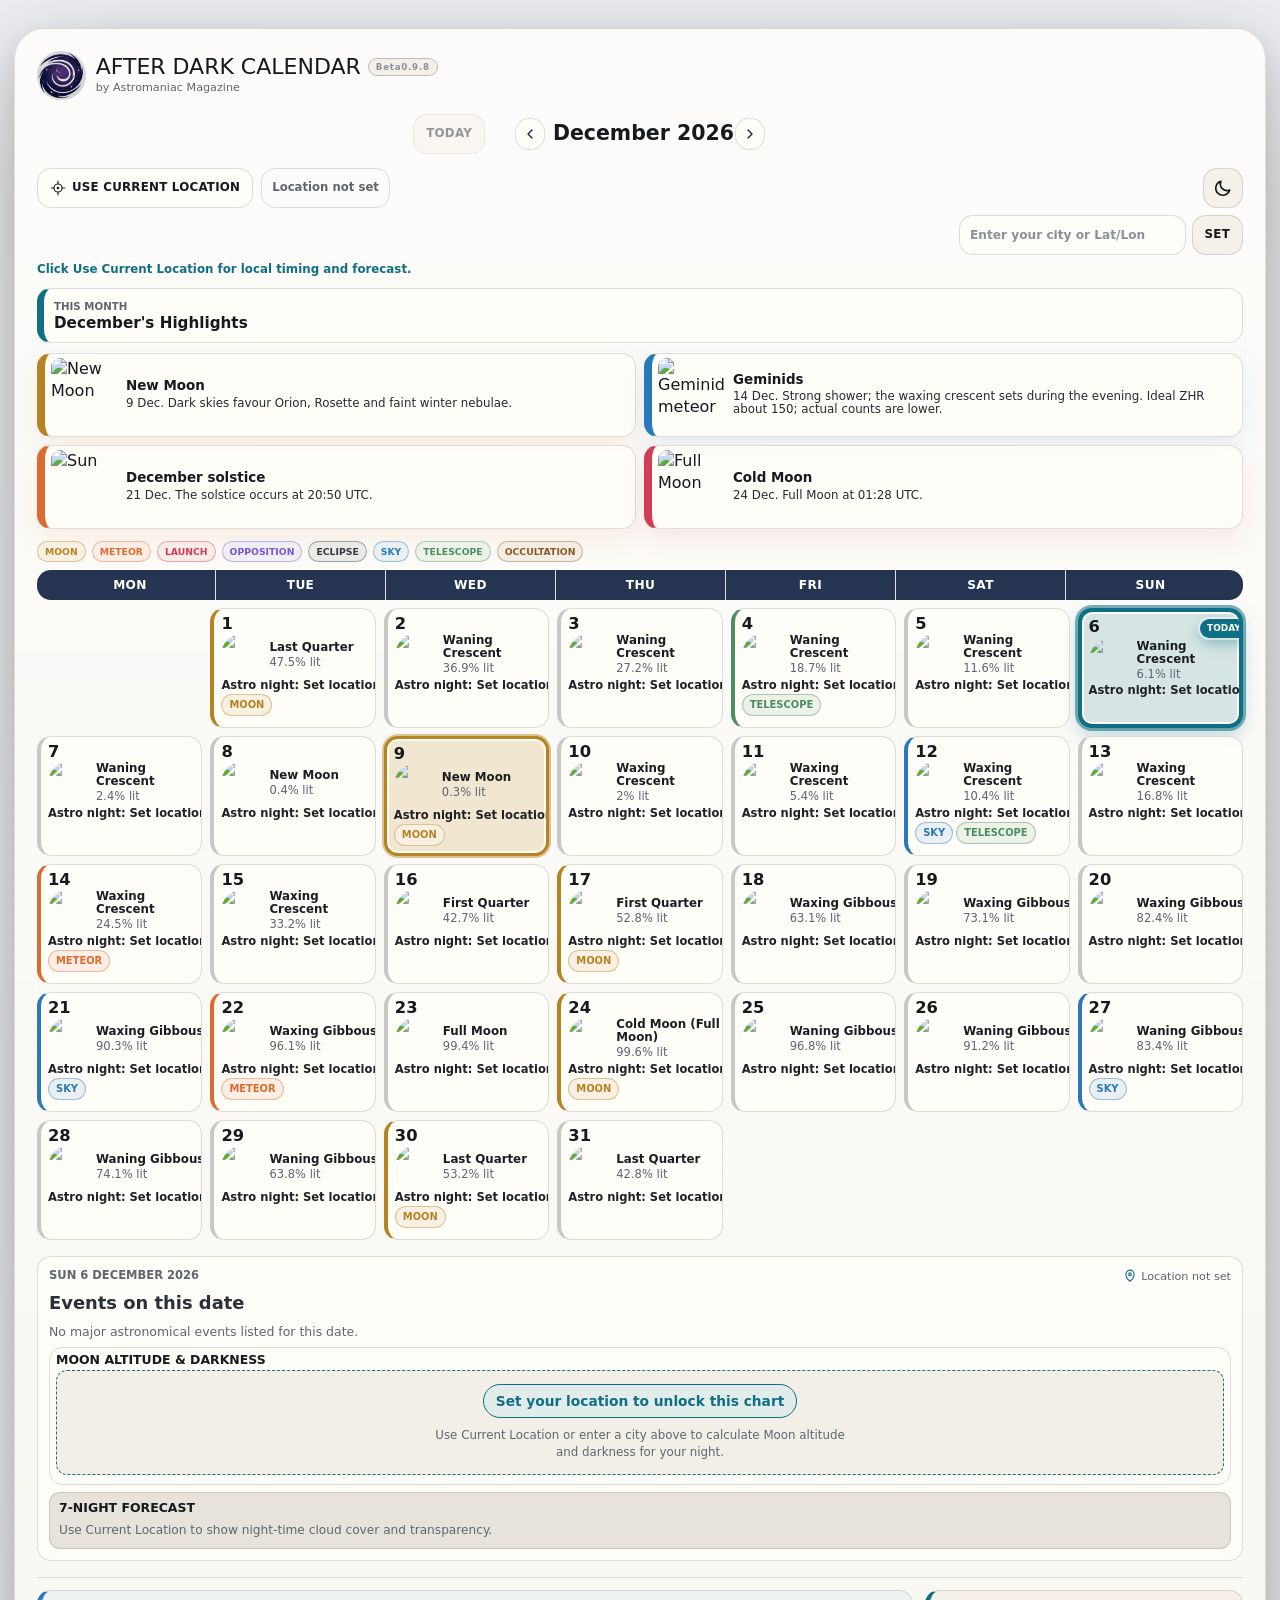
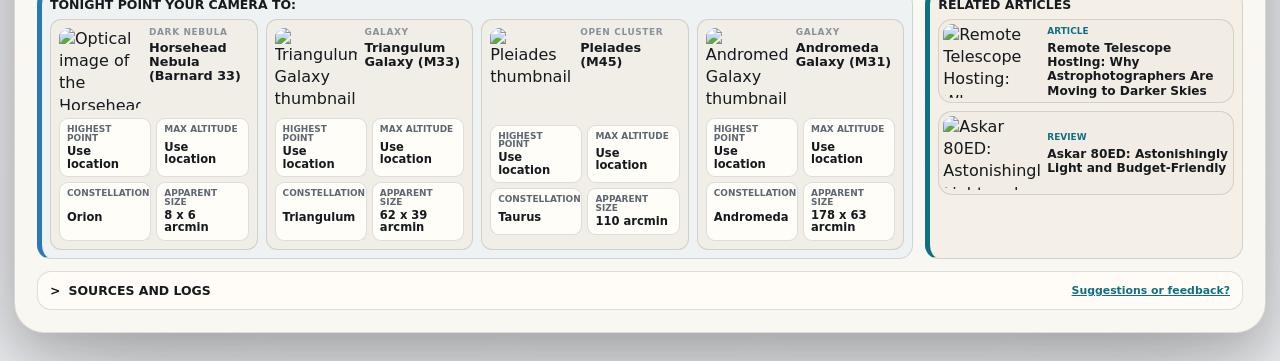
==== index.html @ ff4eb008 "Release Beta 0.9.8 calendar polish and privacy fixes" ====
<!doctype html>
<html class="amc-standalone-document" lang="en-GB">
<head>
  <meta charset="utf-8">
  <meta name="viewport" content="width=device-width, initial-scale=1">
  <title>Astrophotography Calendar 2026–2027 | After Dark Night-Sky Planner</title>
  <meta name="description" content="Plan better nights with After Dark Calendar by Astromaniac Magazine: a mobile-friendly 2026–2027 astrophotography calendar for deep-sky targets, Moon phases, meteor showers, eclipses, astronomical darkness, target altitude and a live, colour-coded seven-night observing forecast tailored to your location.">
  <meta name="keywords" content="astrophotography calendar 2026, night sky calendar, deep sky objects, astronomy planner, Moon phase calendar, meteor shower calendar, stargazing forecast">
  <meta name="robots" content="index,follow,max-image-preview:large,max-snippet:-1,max-video-preview:-1">
  <link rel="canonical" href="https://www.astromaniacmagazine.com/after-dark-calendar">
  <meta property="og:type" content="website">
  <meta property="og:site_name" content="Astromaniac Magazine">
  <meta property="og:url" content="https://www.astromaniacmagazine.com/after-dark-calendar">
  <meta property="og:title" content="Astrophotography Calendar 2026–2027 | After Dark Night-Sky Planner">
  <meta property="og:description" content="A mobile-first 2026–2027 astronomy planner for deep-sky targets, Moon phases, celestial events and colour-coded local observing conditions.">
  <meta property="og:image" content="https://astromaniacmagazine.github.io/after-dark-calendar/assets/after-dark-calendar-social.png">
  <meta property="og:image:width" content="1200">
  <meta property="og:image:height" content="630">
  <meta property="og:image:alt" content="After Dark Calendar September 2026 night-sky and astrophotography planner">
  <meta name="twitter:card" content="summary_large_image">
  <meta name="twitter:title" content="Astrophotography Calendar 2026–2027 | After Dark Night-Sky Planner">
  <meta name="twitter:description" content="A mobile-first 2026–2027 astronomy planner for deep-sky targets, Moon phases, celestial events and colour-coded local observing conditions.">
  <meta name="twitter:image" content="https://astromaniacmagazine.github.io/after-dark-calendar/assets/after-dark-calendar-social.png">
  <meta name="theme-color" content="#f7f4ed">
  <script type="application/ld+json">
  {
    "@context": "https://schema.org",
    "@graph": [
      {
        "@type": "Organization",
        "@id": "https://www.astromaniacmagazine.com/#organization",
        "name": "Astromaniac Magazine",
        "url": "https://www.astromaniacmagazine.com/",
        "logo": "https://astromaniacmagazine.github.io/after-dark-calendar/assets/astromaniac-logo.webp"
      },
      {
        "@type": "WebPage",
        "@id": "https://www.astromaniacmagazine.com/after-dark-calendar#webpage",
        "url": "https://www.astromaniacmagazine.com/after-dark-calendar",
        "name": "Astrophotography Calendar 2026–2027 | After Dark Night-Sky Planner",
        "description": "Plan better nights with After Dark Calendar by Astromaniac Magazine: a mobile-friendly 2026–2027 astrophotography calendar for deep-sky targets, Moon phases, meteor showers, eclipses, astronomical darkness, target altitude and a live, colour-coded seven-night observing forecast tailored to your location.",
        "inLanguage": "en-GB",
        "dateModified": "2026-10-27",
        "isPartOf": { "@id": "https://www.astromaniacmagazine.com/#website" },
        "publisher": { "@id": "https://www.astromaniacmagazine.com/#organization" },
        "mainEntity": { "@id": "https://www.astromaniacmagazine.com/after-dark-calendar#calendar" }
      },
      {
        "@type": "WebSite",
        "@id": "https://www.astromaniacmagazine.com/#website",
        "url": "https://www.astromaniacmagazine.com/",
        "name": "Astromaniac Magazine",
        "publisher": { "@id": "https://www.astromaniacmagazine.com/#organization" },
        "inLanguage": "en-GB"
      },
      {
        "@type": "WebApplication",
        "@id": "https://www.astromaniacmagazine.com/after-dark-calendar#calendar",
        "name": "After Dark Calendar",
        "alternateName": "After Dark Calendar by Astromaniac Magazine",
        "url": "https://www.astromaniacmagazine.com/after-dark-calendar",
        "applicationCategory": "AstronomyApplication",
        "applicationSubCategory": "Astrophotography planner and night-sky calendar",
        "operatingSystem": "Any",
        "browserRequirements": "Requires JavaScript and a modern web browser",
        "softwareVersion": "Beta0.9.8",
        "isAccessibleForFree": true,
        "inLanguage": "en-GB",
        "publisher": { "@id": "https://www.astromaniacmagazine.com/#organization" },
        "description": "A mobile-first, location-aware 2026–2027 night-sky calendar and astrophotography planner with deep-sky targets, Moon phases, eclipses, meteor showers, astronomical darkness, Moon and Sun timings, and a live quarter-by-quarter seven-night observing forecast.",
        "featureList": [
          "Monthly celestial event calendar",
          "Swipeable mobile day planner with scroll snapping",
          "Seasonal deep-sky object recommendations",
          "Moon phase and altitude planning",
          "Local astronomical darkness windows",
          "Quarter-by-quarter seven-night observing weather forecast",
          "Light, night, observatory-red and Royal Teal themes"
        ]
      }
    ]
  }
  </script>
  <link rel="icon" type="image/webp" href="assets/astromaniac-logo.webp">
  <link rel="preload" href="assets/astromaniac-logo.webp" as="image" type="image/webp">
  <link rel="preconnect" href="https://svs.gsfc.nasa.gov" crossorigin>
  <link rel="dns-prefetch" href="https://commons.wikimedia.org">
  <link rel="dns-prefetch" href="https://images.squarespace-cdn.com">
  <link rel="stylesheet" href="assets/after-dark-calendar.css?v=Beta0.9.8-20261029a">
</head>
<body class="amc-standalone-body">
  <main class="amc-preview-shell">
    <section class="amc-sky-calendar" id="amc-after-dark-calendar" data-theme="light" data-version="Beta0.9.8" data-asset-version="Beta0.9.8-20261029a" aria-labelledby="amc-title">
      <div class="amc-print-brand" aria-hidden="true">
        <img class="amc-print-logo" src="assets/astromaniac-logo.webp" alt="">
        <div>
          <strong>After Dark Calendar</strong>
          <span>by Astromaniac Magazine</span>
        </div>
        <em data-month-label>July 2026</em>
      </div>

      <header class="amc-top">
        <div class="amc-brand-lockup">
          <img class="amc-brand-logo" src="assets/astromaniac-logo.webp" alt="" width="56" height="56" loading="eager" decoding="async">
          <h1 class="amc-title" id="amc-title"><span class="amc-title-line"><span>After Dark Calendar</span><small class="amc-version-badge" aria-label="Current version Beta0.9.8">Beta0.9.8</small></span><span class="amc-byline">by Astromaniac Magazine</span></h1>
        </div>

        <div class="amc-month-strip">
          <button class="amc-button amc-today-button secondary" type="button" id="amc-today-button">Today</button>
          <nav class="amc-month-nav" aria-label="Calendar month">
            <button class="amc-month-button" type="button" data-month-prev aria-label="Previous loaded month" title="Previous loaded month">
              <svg viewBox="0 0 24 24" aria-hidden="true"><path d="M15 18 9 12l6-6"/></svg>
            </button>
            <strong class="amc-month-label" data-month-label>July 2026</strong>
            <button class="amc-month-button" type="button" data-month-next aria-label="Next loaded month" title="Next loaded month">
              <svg viewBox="0 0 24 24" aria-hidden="true"><path d="m9 18 6-6-6-6"/></svg>
            </button>
          </nav>
        </div>

        <div class="amc-actions">
          <div class="amc-location-controls">
            <button class="amc-button amc-location-button" type="button" id="amc-use-location" aria-label="Use current location" title="Use your device's current location"><svg viewBox="0 0 24 24" aria-hidden="true"><circle cx="12" cy="12" r="6"/><circle class="amc-location-dot" cx="12" cy="12" r="2"/><path d="M12 2v3M12 19v3M2 12h3M19 12h3"/></svg><span class="amc-use-location-text">Use Current Location</span></button>
            <span class="amc-location-status" id="amc-location-label" aria-live="polite">Location not set</span>
          </div>
          <button class="amc-button secondary amc-icon-button" type="button" id="amc-theme-toggle" aria-label="Switch calendar theme" title="Switch calendar theme"></button>
          <form class="amc-manual-location" id="amc-manual-location" aria-label="Set calendar location manually">
            <input class="amc-location-input" id="amc-location-input" type="search" autocomplete="off" inputmode="search" placeholder="Enter your city or Lat/Lon" aria-controls="amc-location-results" aria-expanded="false">
            <button class="amc-button secondary" type="submit">Set</button>
            <div class="amc-location-results" id="amc-location-results" role="listbox" hidden></div>
          </form>
          <span class="amc-location-prompt" id="amc-location-prompt">Click Use Current Location for local timing and forecast.</span>
        </div>
      </header>

      <section class="amc-intel-strip" aria-label="Monthly highlights">
        <div class="amc-intel-heading"><span>This month</span><b data-month-highlights>July's Highlights</b></div>
        <div class="amc-intel" id="amc-intel"></div>
      </section>

      <div class="amc-layout">
        <div class="amc-calendar-wrap">
          <div class="amc-legend" aria-label="Event colour legend">
            <span class="moon">Moon</span>
            <span class="meteor">Meteor</span>
            <span class="launch">Launch</span>
            <span class="opposition">Opposition</span>
            <span class="eclipse">Eclipse</span>
            <span class="sky">Sky</span>
            <span class="telescope">Telescope</span>
            <span class="occultation">Occultation</span>
          </div>
          <div class="amc-weekdays" aria-hidden="true">
            <span>Mon</span><span>Tue</span><span>Wed</span><span>Thu</span><span>Fri</span><span>Sat</span><span>Sun</span>
          </div>
          <nav class="amc-mobile-day-nav" id="amc-mobile-day-nav" aria-label="Mobile day navigation">
            <div class="amc-mobile-day-rail" id="amc-mobile-day-rail" role="listbox" aria-label="Swipe dates left or right"></div>
          </nav>
          <div class="amc-grid" id="amc-grid" role="group" aria-label="Month day selector"></div>
        </div>

        <aside class="amc-detail" id="amc-detail" aria-live="polite" aria-label="Selected day details"></aside>
        <section class="amc-recommendations" id="amc-recommendations" aria-live="polite" aria-label="Night photography targets and related articles"></section>
      </div>

      <div class="amc-reference-row">
        <details class="amc-sources">
          <summary><span>Sources and logs</span><a class="amc-feedback-link" href="https://www.astromaniacmagazine.com/contact" target="_blank" rel="noopener">Suggestions or feedback?</a></summary>
          <ul class="amc-source-list" id="amc-source-list"></ul>
          <div class="amc-version-panel">
            <h3>Current version: Beta0.9.8</h3>
            <ul class="amc-version-list">
              <li><b>Beta0.9.8:</b> lets the Moon chart follow events, improves chart readability and dark-night targets, and compacts privacy details.</li>
              <li><b>Beta0.9.7d:</b> fixes event descriptions and refines mobile date and target swiping.</li>
              <li><b>Beta0.9.7c:</b> aligns four forecast icons, tightens cards and rechecks future events.</li>
            </ul>
            <section class="amc-privacy" aria-labelledby="amc-privacy-title">
              <h3 id="amc-privacy-title">Location and privacy</h3>
              <p>Location is optional. Save up to five places in this browser for 30 days only if you opt in; you can clear them at any time. Theme memory is optional too.</p>
              <label><input type="checkbox" id="amc-remember-locations"> Remember my last five locations for 30 days</label>
              <label><input type="checkbox" id="amc-remember-theme"> Remember my colour theme</label>
              <button type="button" class="amc-button secondary" id="amc-clear-locations">Clear remembered locations</button>
              <span id="amc-privacy-status" role="status"></span>
              <details class="amc-privacy-more"><summary>How location and external services work</summary>
                <p>Device location needs browser permission. Coordinates go to Open-Meteo for weather and BigDataCloud to name the place; typed searches use Open-Meteo geocoding. Those services receive your IP address. The calendar host and external images also receive ordinary network requests. The magazine site manages its own cookies.</p>
                <p>Rise and set times assume a level horizon, sea-level observer and standard refraction; terrain and weather may change observed times. <a href="https://open-meteo.com/en/terms" target="_blank" rel="noopener noreferrer">Open-Meteo terms</a> · <a href="https://www.bigdatacloud.com/privacy-policy" target="_blank" rel="noopener noreferrer">BigDataCloud privacy</a> · <a href="https://www.astromaniacmagazine.com/privacy-policy" target="_blank" rel="noopener noreferrer">Magazine privacy policy</a>.</p>
              </details>
            </section>
            <section class="amc-about" aria-labelledby="amc-about-title">
              <h2 id="amc-about-title">2026–2027 night-sky calendar and astrophotography planner</h2>
              <p>Explore deep-sky objects, Moon phases, meteor showers, eclipses and planetary events month by month. Add your city for local Moon and Sun timings, astronomical darkness, target altitude guidance and a live seven-night observing forecast.<br><b>Disclaimer and copyright:</b> © 2026 Astromaniac Magazine. After Dark Calendar's original text, design and compiled content are protected by copyright; unauthorised copying, redistribution, adaptation or commercial reuse is prohibited except where permitted by law. Where limited use is legally permitted, give clear credit and link to this page. Third-party imagery and data remain subject to their owners' terms. Astronomy, weather and launch information can change, so verify critical plans with the cited sources. Calendars three months or more ahead may be incomplete; they will be updated and become more complete as those months approach and more reliable event data becomes available.</p>
            </section>
          </div>
        </details>
      </div>
      <span class="amc-weather-tooltip" id="amc-weather-tooltip" role="status" aria-live="polite"></span>
      <button class="amc-back-to-top" id="amc-back-to-top" type="button" aria-label="Back to top" title="Back to top"><svg viewBox="0 0 24 24" aria-hidden="true"><path d="m6 14 6-6 6 6"/></svg></button>
    </section>
  </main>

  <script defer src="assets/astronomy.browser.js?v=Beta0.9.8-20261029a"></script>
  <script defer src="data/common.js?v=Beta0.9.8-20261029a"></script>
  <script defer src="data/month-manifest.js?v=Beta0.9.8-20261029a"></script>
  <script defer src="data/2026-10.js?v=Beta0.9.8-20261029a"></script>
  <script defer src="assets/after-dark-calendar.js?v=Beta0.9.8-20261029a"></script>
</body>
</html>
---- assets/after-dark-calendar.css ----
﻿:root {
}

.amc-standalone-body {
  color-scheme: light;
  --page-bg: #eef0f3;
}

html.amc-standalone-document,
body.amc-standalone-body {
  max-width: 100%;
  overflow-x: clip;
}

body.amc-standalone-body {
  background: var(--page-bg);
  margin: 0;
  min-height: 100vh;
  overflow-anchor: none;
}

.amc-preview-shell {
  margin: 0 auto;
  max-width: 1540px;
  padding: 28px 14px;
}

.amc-inline-host {
  box-sizing: border-box;
  margin: 0;
  max-width: 100%;
  min-width: 0;
  overflow-x: clip;
  overflow-y: visible;
  overflow-anchor: none;
  padding: 0;
  width: 100%;
}

.amc-inline-host > .amc-sky-calendar {
  margin: 0 auto;
  max-width: 1500px;
  width: 100%;
}

.amc-sky-calendar {
  --bg: #f7f4ed;
  --panel: #fffdf8;
  --panel-soft: #f1ece3;
  --text: #16191d;
  --muted: #5d6671;
  --faint: #89919b;
  --line: rgba(24, 28, 34, .14);
  --line-strong: rgba(24, 28, 34, .24);
  --shadow: rgba(32, 30, 26, .28);
  --moon: #b78222;
  --meteor: #dc6b2f;
  --launch: #cf3f54;
  --opposition: #7658cf;
  --eclipse: #343842;
  --sky: #2879b9;
  --telescope: #4c8d62;
  --occultation: #8b5a2b;
  --accent: #0f6f84;
  --weekday-bg: #253551;
  --weekday-text: #ffffff;
  --good: #2f9e44;
  --ok: #d69a1f;
  --bad: #d94a45;
  --warning: #b95f1b;
  --observing-poor: #cf3f45;
  --observing-amber: #c77a12;
  --observing-fair: #8ca92f;
  --observing-excellent: #174a72;
  --grid-gap: 8px;
  --radius-shell: 30px;
  --radius-panel: 14px;
  --radius-inner: 11px;
  --radius-small: 9px;
  background:
    linear-gradient(180deg, rgba(255,255,255,.76), rgba(255,255,255,.24)),
    var(--bg);
  border: 1px solid var(--line);
  border-radius: var(--radius-shell);
  box-shadow: 0 42px 132px var(--shadow), 0 16px 38px rgba(22, 25, 29, .16);
  box-sizing: border-box;
  color: var(--text);
  container-type: inline-size;
  font-family: Manrope, Inter, ui-sans-serif, system-ui, -apple-system, BlinkMacSystemFont, "Segoe UI", Arial, sans-serif;
  font-size: 16px;
  line-height: 1.38;
  max-width: 1500px;
  overflow-anchor: none;
  overflow: clip;
  padding: clamp(14px, 2vw, 22px);
  position: relative;
}

.amc-sky-calendar[data-theme="dark"] {
  color-scheme: dark;
  --bg: #080a0d;
  --panel: #11161d;
  --panel-soft: #181f28;
  --text: #f3f1eb;
  --muted: #aeb6c1;
  --faint: #7d8794;
  --line: rgba(232, 236, 242, .14);
  --line-strong: rgba(232, 236, 242, .27);
  --shadow: rgba(0, 0, 0, .46);
  --moon: #e2b457;
  --meteor: #ff8b46;
  --launch: #ff6274;
  --opposition: #b09cff;
  --eclipse: #d7dce6;
  --sky: #70cfff;
  --telescope: #85d396;
  --occultation: #ffbc74;
  --accent: #78d8ee;
  --weekday-bg: #182d41;
  --weekday-text: #f4fbff;
  --good: #6fdc87;
  --ok: #f2c14e;
  --bad: #ff6b6b;
  --warning: #ffad5c;
  background:
    radial-gradient(circle at 8% 14%, rgba(255,255,255,.12) 0 1px, transparent 1.5px),
    radial-gradient(circle at 74% 12%, rgba(255,255,255,.1) 0 1px, transparent 1.5px),
    linear-gradient(135deg, #080a0d, #111820 56%, #07090e);
}

.amc-sky-calendar[data-theme="red"] {
  color-scheme: dark;
  --bg: #080202;
  --panel: #140707;
  --panel-soft: #210b0a;
  --text: #ffc0b9;
  --muted: #d88d86;
  --faint: #a9635e;
  --line: rgba(255, 123, 112, .18);
  --line-strong: rgba(255, 137, 126, .36);
  --shadow: rgba(20, 0, 0, .58);
  --moon: #ff9b70;
  --meteor: #ff715f;
  --launch: #ff4f4f;
  --opposition: #e9887f;
  --eclipse: #ffb2a8;
  --sky: #e66c62;
  --telescope: #c95e55;
  --occultation: #ff8865;
  --accent: #ff675c;
  --weekday-bg: #3a0d0d;
  --weekday-text: #ffd3ce;
  --good: #d87d69;
  --ok: #ff8a5c;
  --bad: #ff4c4c;
  --warning: #ff8c62;
  background: linear-gradient(145deg, #080202, #160606 55%, #060101);
}

.amc-sky-calendar[data-theme="teal"] {
  color-scheme: dark;
  --bg: #061719;
  --panel: #0b2427;
  --panel-soft: #123337;
  --text: #edf7f3;
  --muted: #adcbc5;
  --faint: #7ca49d;
  --line: rgba(197, 239, 228, .16);
  --line-strong: rgba(197, 239, 228, .31);
  --shadow: rgba(0, 11, 12, .58);
  --moon: #e7c26b;
  --meteor: #ff9a59;
  --launch: #fd7181;
  --opposition: #b7a4ff;
  --eclipse: #e4f2ee;
  --sky: #78d6e3;
  --telescope: #8ad6a8;
  --occultation: #f0bd77;
  --accent: #5ed5c7;
  --weekday-bg: #174b50;
  --weekday-text: #effffb;
  --good: #86d699;
  --ok: #f0c55f;
  --bad: #ff7374;
  --warning: #ffb26f;
  background:
    radial-gradient(circle at 12% 12%, rgba(93, 213, 199, .16) 0 1px, transparent 1.5px),
    radial-gradient(circle at 83% 18%, rgba(213, 255, 241, .1) 0 1px, transparent 1.5px),
    linear-gradient(145deg, #061719, #0b2a2d 55%, #041112);
}

.amc-sky-calendar[data-theme="red"] .amc-alt-svg {
  filter: none;
}

.amc-sky-calendar *,
.amc-sky-calendar *::before,
.amc-sky-calendar *::after {
  box-sizing: border-box;
}

.amc-sky-calendar :focus-visible {
  outline: 2px solid var(--accent);
  outline-offset: 3px;
}

.amc-sky-calendar.is-month-entering .amc-calendar-wrap,
.amc-sky-calendar.is-month-entering .amc-detail,
.amc-sky-calendar.is-month-entering .amc-recommendations,
.amc-sky-calendar.is-month-entering .amc-intel-strip {
  animation: amc-month-shunt .46s cubic-bezier(.22, .82, .24, 1) both;
  will-change: opacity, transform;
}

@keyframes amc-month-shunt {
  from {
    opacity: .62;
    transform: translateX(var(--month-shift, 8px)) scale(.996);
  }
  to {
    opacity: 1;
    transform: translateX(0);
  }
}

.amc-top {
  align-items: start;
  display: grid;
  gap: 14px 18px;
  grid-template-columns: minmax(260px, 1fr) minmax(260px, 340px) minmax(300px, 1fr);
  margin-bottom: 12px;
}

.amc-brand-lockup {
  align-items: center;
  display: inline-grid;
  gap: 10px;
  grid-template-columns: auto minmax(0, 1fr);
  max-width: 100%;
}

.amc-version-badge {
  align-self: center;
  background: color-mix(in srgb, var(--panel-soft) 76%, transparent);
  border: 1px solid var(--line-strong);
  border-radius: 999px;
  color: var(--faint);
  display: inline-flex;
  font-size: .54rem;
  font-weight: 600;
  letter-spacing: .09em;
  line-height: 1;
  padding: 4px 7px;
  text-transform: none;
  white-space: nowrap;
}

.amc-brand-logo {
  aspect-ratio: 1;
  border-radius: 50%;
  display: block;
  height: clamp(42px, 3.8vw, 52px);
  object-fit: cover;
  width: clamp(42px, 3.8vw, 52px);
}

.amc-title {
  color: var(--text);
  display: grid;
  font-size: clamp(1.14rem, 1.72vw, 1.68rem);
  font-weight: 400;
  letter-spacing: 0;
  line-height: 1;
  margin: 0;
  text-transform: uppercase;
}

.amc-title-line {
  align-items: center;
  display: inline-flex;
  gap: 7px;
  min-width: 0;
}

.amc-title .amc-byline {
  color: var(--muted);
  font-size: clamp(.7rem, .86vw, .8rem);
  font-weight: 400;
  line-height: 1.1;
  margin-top: 4px;
  text-transform: none;
}

.amc-month-strip {
  align-items: center;
  display: grid;
  gap: clamp(16px, 2.6vw, 30px);
  grid-template-columns: minmax(0, 1fr) auto minmax(0, 1fr);
  margin-top: 47px;
  justify-self: center;
  max-width: 100%;
  width: 100%;
}

.amc-month-nav {
  align-items: center;
  display: grid;
  gap: 8px;
  grid-column: 2;
  grid-template-columns: 30px clamp(114px, 13.6vw, 189px) 30px;
  justify-content: center;
  width: max-content;
}

.amc-month-strip > .amc-today-button {
  grid-column: 1;
  grid-row: 1;
  justify-self: end;
}

.amc-month-label {
  color: var(--text);
  font-size: clamp(1rem, 1.6vw, 1.52rem);
  font-weight: 600;
  line-height: 1;
  min-width: 0;
  text-align: center;
  white-space: nowrap;
}

.amc-button,
.amc-month-button {
  align-items: center;
  appearance: none;
  background: var(--panel);
  border: 1px solid var(--line);
  border-radius: var(--radius-panel);
  color: var(--text);
  cursor: pointer;
  display: inline-flex;
  font: inherit;
  font-size: .74rem;
  font-weight: 600;
  height: 40px;
  justify-content: center;
  letter-spacing: .02em;
  line-height: 1;
  padding: 0 12px;
  text-transform: uppercase;
  transition: background .18s ease, border-color .18s ease, transform .18s ease;
  white-space: nowrap;
}

.amc-button:hover,
.amc-month-button:hover {
  border-color: var(--line-strong);
  transform: translateY(-1px);
}

.amc-button:disabled,
.amc-month-button:disabled {
  cursor: default;
  opacity: .45;
  transform: none;
}

.amc-button.secondary {
  background: color-mix(in srgb, var(--panel-soft) 74%, var(--panel) 26%);
}

.amc-month-button {
  color: #0a2342;
  height: 32px;
  padding: 0;
  width: 30px;
}

.amc-sky-calendar[data-theme="dark"] .amc-month-button {
  color: #fff;
}

.amc-sky-calendar[data-theme="red"] .amc-month-button {
  color: #ff8178;
}

.amc-sky-calendar[data-theme="teal"] .amc-month-button {
  background: var(--panel-soft);
  border-color: var(--accent);
  color: var(--accent);
}

.amc-month-button svg,
.amc-icon-button svg {
  fill: none;
  height: 20px;
  stroke: currentColor;
  stroke-linecap: round;
  stroke-linejoin: round;
  stroke-width: 2;
  width: 20px;
}

.amc-month-button svg {
  height: 16px;
  width: 16px;
}

.amc-actions {
  align-items: center;
  display: grid;
  gap: 7px 8px;
  grid-template-columns: auto 40px;
  justify-self: end;
  justify-items: end;
}

.amc-location-controls {
  align-items: center;
  display: flex;
  gap: 8px;
  min-width: 0;
}

.amc-location-button {
  align-items: center;
  display: inline-flex;
  gap: 6px;
}

.amc-location-button svg {
  fill: none;
  flex: 0 0 auto;
  height: 16px;
  stroke: currentColor;
  stroke-linecap: round;
  stroke-linejoin: round;
  stroke-width: 1.8;
  width: 16px;
}

.amc-location-button .amc-location-dot {
  fill: currentColor;
  stroke: none;
}

.amc-location-status {
  align-items: center;
  border: 1px solid var(--line);
  border-radius: var(--radius-panel);
  color: var(--muted);
  display: inline-flex;
  font-size: .73rem;
  font-weight: 600;
  gap: 5px;
  height: 40px;
  line-height: 1;
  max-width: 224px;
  overflow: hidden;
  padding: 8px 10px;
  text-overflow: ellipsis;
  white-space: nowrap;
}

.amc-location-status svg,
.amc-detail-location svg {
  color: var(--accent);
  flex: 0 0 auto;
  height: 14px;
  width: 14px;
}

.amc-icon-button {
  padding: 0;
  width: 40px;
}

.amc-manual-location {
  display: grid;
  gap: 6px;
  grid-column: 1 / -1;
  grid-template-columns: minmax(190px, 1fr) auto;
  justify-self: end;
  position: relative;
  width: min(100%, 284px);
}

.amc-location-input {
  appearance: none;
  background: var(--panel);
  border: 1px solid var(--line);
  border-radius: var(--radius-panel);
  color: var(--text);
  font: inherit;
  font-size: .76rem;
  font-weight: 600;
  height: 40px;
  line-height: 1.1;
  min-width: 0;
  padding: 0 10px;
}

.amc-location-input::placeholder {
  color: var(--faint);
  opacity: 1;
}

.amc-location-results {
  background: var(--panel);
  border: 1px solid var(--line-strong);
  border-radius: var(--radius-panel);
  box-shadow: 0 16px 30px rgba(22, 25, 29, .16);
  display: grid;
  left: 0;
  max-height: 260px;
  overflow-y: auto;
  position: absolute;
  right: 0;
  top: calc(100% + 6px);
  z-index: 80;
}

.amc-location-option {
  appearance: none;
  background: transparent;
  border: 0;
  border-bottom: 1px solid var(--line);
  color: var(--text);
  cursor: pointer;
  display: grid;
  font: inherit;
  font-size: .7rem;
  gap: 2px;
  line-height: 1.25;
  padding: 9px 10px;
  text-align: left;
}

.amc-location-option b {
  font-size: .7rem;
  font-weight: 600;
}

.amc-location-option span {
  color: var(--muted);
  font-size: .62rem;
  line-height: 1.25;
}

.amc-location-prompt {
  color: var(--accent);
  font-size: .74rem;
  font-weight: 600;
  grid-column: 1 / -1;
  line-height: 1.2;
  text-align: right;
}

.amc-location-prompt.is-warning {
  color: var(--warning);
}

.amc-sky-calendar.has-location .amc-location-prompt:not(.is-warning) {
  display: none;
}

.amc-intel-strip {
  align-items: stretch;
  display: grid;
  gap: 10px;
  grid-template-columns: minmax(126px, .18fr) minmax(0, 1fr);
  margin: 8px 0 12px;
}

.amc-intel-heading {
  align-content: center;
  background: color-mix(in srgb, var(--panel) 82%, transparent);
  border: 1px solid var(--line);
  border-left: 7px solid var(--accent);
  border-radius: var(--radius-panel);
  display: grid;
  gap: 3px;
  padding: 10px;
}

.amc-intel-heading span {
  color: var(--muted);
  font-size: .64rem;
  font-weight: 600;
  text-transform: uppercase;
}

.amc-intel-heading b {
  font-size: .95rem;
  font-weight: 600;
  line-height: 1.05;
}

.amc-intel {
  display: grid;
  gap: 8px;
  grid-template-columns: repeat(4, minmax(0, 1fr));
}

.amc-intel-card {
  background: color-mix(in srgb, var(--panel) 88%, transparent);
  border: 1px solid var(--line);
  border-left: 8px solid var(--intel-colour, var(--accent));
  border-radius: var(--radius-panel);
  box-shadow: 0 10px 24px color-mix(in srgb, var(--intel-colour, var(--accent)) 10%, transparent);
  display: grid;
  gap: 7px;
  grid-template-columns: 70px minmax(0, 1fr);
  min-height: 84px;
  overflow: hidden;
  padding: 6px;
}

.amc-intel-card:nth-child(1) { --intel-colour: var(--moon); }
.amc-intel-card:nth-child(2) { --intel-colour: var(--sky); }
.amc-intel-card:nth-child(3) { --intel-colour: var(--meteor); }
.amc-intel-card:nth-child(4) { --intel-colour: var(--launch); }

.amc-intel-card img {
  aspect-ratio: 1;
  border-radius: var(--radius-small);
  height: 70px;
  object-fit: cover;
  width: 70px;
}

.amc-intel-copy {
  align-content: center;
  display: grid;
  gap: 4px;
  min-width: 0;
}

.amc-intel-copy b {
  font-size: .78rem;
  font-weight: 600;
  line-height: 1.05;
}

.amc-intel-copy span {
  color: var(--muted);
  font-size: .68rem;
  line-height: 1.22;
}

.amc-layout {
  align-items: start;
  display: grid;
  gap: 16px;
  grid-template-areas:
    "calendar detail"
    "recommendations detail";
  grid-template-columns: minmax(0, 1fr) minmax(270px, 300px);
}

.amc-calendar-wrap {
  grid-area: calendar;
  min-width: 0;
}

.amc-legend {
  display: flex;
  flex-wrap: wrap;
  gap: 6px;
  margin-bottom: 8px;
}

.amc-legend span,
.amc-tag {
  background: color-mix(in srgb, currentColor 10%, var(--panel) 90%);
  border: 1px solid color-mix(in srgb, currentColor 42%, transparent);
  border-radius: 999px;
  color: var(--event-colour, var(--accent));
  display: inline-flex;
  font-size: .58rem;
  font-weight: 600;
  line-height: 1;
  padding: 5px 7px;
  text-transform: uppercase;
}

.amc-legend .moon,
.amc-tag.moon,
.amc-event.moon,
.amc-detail-title.moon,
.amc-event-mini.moon,
.amc-expanded-title.moon { --event-colour: var(--moon); color: var(--moon); }
.amc-legend .meteor,
.amc-tag.meteor,
.amc-event.meteor,
.amc-detail-title.meteor,
.amc-event-mini.meteor,
.amc-expanded-title.meteor { --event-colour: var(--meteor); color: var(--meteor); }
.amc-legend .launch,
.amc-tag.launch,
.amc-event.launch,
.amc-detail-title.launch,
.amc-event-mini.launch,
.amc-expanded-title.launch { --event-colour: var(--launch); color: var(--launch); }
.amc-legend .opposition,
.amc-tag.opposition,
.amc-event.opposition,
.amc-detail-title.opposition,
.amc-event-mini.opposition,
.amc-expanded-title.opposition { --event-colour: var(--opposition); color: var(--opposition); }
.amc-legend .eclipse,
.amc-tag.eclipse,
.amc-event.eclipse,
.amc-detail-title.eclipse,
.amc-event-mini.eclipse,
.amc-expanded-title.eclipse { --event-colour: var(--eclipse); color: var(--eclipse); }
.amc-legend .sky,
.amc-tag.sky,
.amc-event.sky,
.amc-detail-title.sky,
.amc-event-mini.sky,
.amc-expanded-title.sky { --event-colour: var(--sky); color: var(--sky); }
.amc-legend .telescope,
.amc-tag.telescope,
.amc-event.telescope,
.amc-detail-title.telescope,
.amc-event-mini.telescope,
.amc-expanded-title.telescope { --event-colour: var(--telescope); color: var(--telescope); }
.amc-legend .occultation,
.amc-tag.occultation,
.amc-event.occultation,
.amc-detail-title.occultation,
.amc-event-mini.occultation,
.amc-expanded-title.occultation { --event-colour: var(--occultation); color: var(--occultation); }

.amc-weekdays {
  background: var(--weekday-bg);
  border-radius: var(--radius-panel);
  color: var(--weekday-text);
  display: grid;
  font-size: .76rem;
  font-weight: 600;
  gap: 0;
  grid-template-columns: repeat(7, minmax(0, 1fr));
  letter-spacing: .03em;
  line-height: 1;
  margin-bottom: var(--grid-gap);
  padding: 0 8px;
  text-align: center;
  text-transform: uppercase;
}

.amc-grid {
  display: grid;
  gap: var(--grid-gap);
  grid-auto-rows: minmax(118px, auto);
  grid-template-columns: repeat(7, minmax(0, 1fr));
  min-width: 0;
  overflow-anchor: none;
  position: relative;
}

.amc-empty {
  min-height: 118px;
}

.amc-day {
  appearance: none;
  background: color-mix(in srgb, var(--panel) 88%, transparent);
  border: 1px solid var(--line);
  border-left: 4px solid var(--event-colour, var(--line-strong));
  border-radius: var(--radius-panel);
  color: var(--text);
  cursor: pointer;
  display: grid;
  font: inherit;
  align-content: start;
  gap: 3px;
  grid-template-rows: auto auto auto auto;
  min-width: 0;
  overflow: hidden;
  padding: 7px 7px 8px;
  position: relative;
  text-align: left;
  transition: border-color .18s ease, box-shadow .18s ease, transform .18s ease;
}

.amc-day-observing {
  display: grid;
  gap: 1px;
  grid-template-columns: repeat(4, minmax(0, 1fr));
  height: 6.25px;
  left: 0;
  overflow: hidden;
  position: absolute;
  right: 0;
  top: 0;
}

.amc-day-observing i {
  display: block;
  min-width: 0;
}

.amc-day.has-observing {
  padding-top: 10.25px;
}

.amc-day:hover {
  border-color: var(--line-strong);
  box-shadow: 0 10px 24px rgba(22, 25, 29, .11);
}

.amc-day.is-today {
  background: color-mix(in srgb, var(--accent) 8%, var(--panel) 92%);
  border-color: var(--accent);
  border-width: 3px;
  box-shadow: 0 0 0 4px color-mix(in srgb, var(--accent) 24%, transparent), 0 14px 32px color-mix(in srgb, var(--accent) 24%, transparent);
}

.amc-day.is-new-moon {
  background: color-mix(in srgb, var(--moon) 12%, var(--panel) 88%);
}

.amc-day.is-major-event {
  border-left-width: 6px;
  box-shadow: inset 0 0 0 1px color-mix(in srgb, var(--event-colour) 45%, transparent), 0 10px 25px color-mix(in srgb, var(--event-colour) 18%, transparent);
}

.amc-day[aria-expanded="true"] {
  border-color: var(--accent);
  border-width: 3px;
  min-height: 142px;
  overflow: visible;
  z-index: 50;
}

.amc-day[aria-expanded="true"] > .amc-date,
.amc-day[aria-expanded="true"] > .amc-moon-line,
.amc-day[aria-expanded="true"] > .amc-dark-line,
.amc-day[aria-expanded="true"] > .amc-tags {
  opacity: 0;
}

.amc-day[aria-expanded="true"] > .amc-day-observing {
  display: none;
}

.amc-date {
  align-items: start;
  display: flex;
  justify-content: space-between;
  line-height: 1;
}

.amc-date strong {
  font-size: 1.02rem;
  font-weight: 600;
}

.amc-date-badges {
  align-items: end;
  display: grid;
  gap: 3px;
  justify-items: end;
}

.amc-major-event-pill {
  background: var(--event-colour, var(--accent));
  border-radius: 999px;
  color: var(--panel);
  font-size: .48rem;
  font-weight: 700;
  line-height: 1;
  padding: 3px 4px;
  text-transform: uppercase;
  white-space: nowrap;
}

.amc-mobile-weekday {
  color: var(--muted);
  display: none;
  font-size: .62rem;
  font-weight: 600;
  text-transform: uppercase;
}

.amc-today-pill {
  background: var(--accent);
  border-radius: 999px;
  color: #fff;
  box-shadow: 0 3px 10px color-mix(in srgb, var(--accent) 32%, transparent);
  font-size: .56rem;
  font-weight: 700;
  line-height: 1;
  padding: 5px 7px;
  text-transform: uppercase;
}

.amc-moon-line {
  align-items: center;
  display: grid;
  gap: 6px;
  grid-template-columns: 42px minmax(0, 1fr);
  margin-top: -2px;
  min-width: 0;
}

.amc-moon-img {
  aspect-ratio: 1;
  border: 0;
  border-radius: 50%;
  display: block;
  height: 120%;
  object-fit: cover;
  transform: translate(-8.333%, -8.333%);
  width: 120%;
}

.amc-weekdays span {
  padding: 9px 0;
}

.amc-weekdays span + span {
  border-left: 1px solid #E0E0DB;
}

.amc-moon-visual {
  aspect-ratio: 1;
  border-radius: 50%;
  display: block;
  overflow: hidden;
  width: 100%;
}

.amc-moon-copy {
  display: grid;
  gap: 2px;
  min-width: 0;
}

.amc-moon-copy b {
  color: color-mix(in srgb, var(--text) 94%, var(--muted));
  display: -webkit-box;
  font-size: .74rem;
  font-weight: 650;
  line-height: 1.1;
  overflow: hidden;
  overflow-wrap: anywhere;
  -webkit-box-orient: vertical;
  -webkit-line-clamp: 2;
  white-space: normal;
}

.amc-moon-copy span,
.amc-dark-line {
  color: var(--muted);
  font-size: .72rem;
  font-weight: 400;
  line-height: 1.1;
}

.amc-dark-line {
  color: color-mix(in srgb, var(--text) 88%, var(--muted));
  font-weight: 600;
  white-space: nowrap;
}

.amc-tags {
  align-items: start;
  align-self: start;
  display: flex;
  flex-wrap: wrap;
  gap: 3px;
  max-height: 50px;
  min-height: 23px;
  min-width: 0;
  overflow: hidden;
  width: 100%;
}

.amc-tags .amc-tag {
  font-size: .62rem;
  padding: 5px 7px;
}

.amc-day:not([aria-expanded="true"]) .amc-tags {
  overflow: hidden;
}

.amc-day.moon { --event-colour: var(--moon); }
.amc-day.meteor { --event-colour: var(--meteor); }
.amc-day.launch { --event-colour: var(--launch); }
.amc-day.opposition { --event-colour: var(--opposition); }
.amc-day.eclipse { --event-colour: var(--eclipse); }
.amc-day.sky { --event-colour: var(--sky); }
.amc-day.telescope { --event-colour: var(--telescope); }
.amc-day.occultation { --event-colour: var(--occultation); }

.amc-expanded {
  display: none;
}

.amc-day[aria-expanded="true"] .amc-expanded {
  background: var(--panel);
  border: 1px solid var(--line-strong);
  border-radius: var(--radius-panel);
  box-shadow: 0 24px 54px rgba(22, 25, 29, .26);
  display: grid;
  gap: 6px;
  grid-template-rows: auto auto minmax(0, 1fr) auto;
  height: calc(200% + var(--grid-gap) + 14px);
  left: 0;
  overflow: hidden;
  padding: 8px;
  position: absolute;
  top: 0;
  width: calc(200% + var(--grid-gap) + 14px);
  z-index: 60;
}

.amc-expanded-observing {
  background: color-mix(in srgb, var(--panel-soft) 78%, transparent);
  border: 1px solid var(--line);
  border-radius: var(--radius-inner);
  display: grid;
  gap: 0;
  min-width: 0;
  padding: 5px;
}

.amc-expanded-observing-title {
  color: var(--muted);
  display: flex;
  font-size: .57rem;
  font-weight: 600;
  gap: 5px;
  justify-content: space-between;
  line-height: 1;
  text-transform: uppercase;
}

.amc-expanded-observing-title b {
  color: var(--text);
  font-weight: 700;
}

.amc-expanded-observing-slots {
  display: grid;
  gap: 3px;
  grid-template-columns: repeat(4, minmax(0, 1fr));
}

.amc-expanded-observing-slots > span {
  display: grid;
  gap: 2px;
  min-width: 0;
}

.amc-expanded-observing-slots i {
  border-radius: 999px;
  display: block;
  height: 5px;
}

.amc-expanded-observing-slots small,
.amc-expanded-observing-slots b {
  font-size: .49rem;
  font-weight: 600;
  line-height: 1;
  overflow: hidden;
  text-align: center;
  text-overflow: ellipsis;
  white-space: nowrap;
}

.amc-expanded-observing-slots small { color: var(--muted); }
.amc-expanded-observing-slots b { color: var(--text); }

.amc-day.is-row-end[aria-expanded="true"] .amc-expanded {
  left: auto;
  right: 0;
}

.amc-day.is-row-bottom[aria-expanded="true"] .amc-expanded {
  bottom: 0;
  top: auto;
}

.amc-expanded-top {
  align-items: start;
  display: block;
  min-height: 0;
  padding-right: 28px;
}

.amc-expanded-identity {
  align-items: center;
  display: grid;
  gap: 8px;
  grid-template-columns: 44px minmax(0, 1fr);
  min-width: 0;
}

.amc-expanded-moon-visual {
  aspect-ratio: 1;
  border-radius: 50%;
  display: block;
  height: 44px;
  overflow: hidden;
  width: 44px;
}

.amc-expanded-moon-visual img {
  border: 0;
  display: block;
  height: 120%;
  object-fit: cover;
  transform: translate(-8.333%, -8.333%);
  width: 120%;
}

.amc-expanded-identity strong {
  display: block;
  font-size: .8rem;
  font-weight: 600;
  line-height: 1.22;
}

.amc-expanded-stat,
.amc-expanded-night {
  color: color-mix(in srgb, var(--text) 88%, var(--muted));
  display: block;
  font-size: .75rem;
  font-weight: 600;
  line-height: 1.36;
  overflow-wrap: anywhere;
  white-space: normal;
}

.amc-minimise {
  align-items: center;
  border: 1px solid var(--line);
  border-radius: 50%;
  color: var(--muted);
  display: inline-flex;
  font-size: 1rem;
  font-weight: 600;
  height: 24px;
  justify-content: center;
  position: absolute;
  right: 9px;
  top: 9px;
  width: 24px;
}

.amc-expanded-title {
  align-self: stretch;
  background: color-mix(in srgb, currentColor 9%, var(--panel-soft) 91%);
  border: 1px solid color-mix(in srgb, currentColor 34%, transparent);
  border-radius: var(--radius-panel);
  display: grid;
  font-size: .76rem;
  font-weight: 600;
  line-height: 1.3;
  min-height: 46px;
  padding: 7px;
}

.amc-expanded-title.is-empty {
  visibility: hidden;
}

.amc-mini-grid {
  display: grid;
  gap: 6px;
  grid-template-columns: repeat(2, minmax(0, 1fr));
  grid-template-rows: repeat(4, minmax(0, 1fr));
  min-height: 0;
}

.amc-mini,
.amc-zodiac-card {
  background: var(--panel-soft);
  border: 1px solid var(--line);
  border-radius: var(--radius-inner);
  display: grid;
  gap: 5px;
  min-width: 0;
  min-height: 0;
  padding: 4px 5px;
}

.amc-mini {
  align-items: center;
  grid-template-columns: 22px minmax(0, 1fr);
}

.amc-mini svg {
  color: var(--accent);
  height: 21px;
  width: 21px;
}

.amc-mini > span,
.amc-zodiac-card > span {
  display: grid;
  gap: 3px;
  min-width: 0;
}

.amc-mini small,
.amc-zodiac-card small {
  color: var(--muted);
  display: block;
  font-size: .57rem;
  font-weight: 600;
  line-height: 1.18;
  min-width: 0;
  overflow: hidden;
  text-overflow: ellipsis;
  text-transform: uppercase;
  white-space: nowrap;
}

.amc-mini b,
.amc-zodiac-card b {
  display: block;
  font-size: .82rem;
  font-weight: 600;
  line-height: 1.2;
  min-width: 0;
  overflow: hidden;
  text-overflow: ellipsis;
  white-space: nowrap;
}

.amc-zodiac-card {
  align-content: center;
  grid-template-columns: 27px minmax(0, 1fr);
}

.amc-zodiac-card em {
  color: var(--accent);
  font-size: 1.4rem;
  font-style: normal;
  line-height: 1;
}

.amc-event-mini {
  background: color-mix(in srgb, currentColor 9%, var(--panel-soft) 91%);
  border-color: color-mix(in srgb, currentColor 36%, transparent);
}

.amc-event-mini svg {
  color: currentColor;
}

.amc-mini.amc-event-mini b {
  color: currentColor;
  display: -webkit-box;
  font-size: .61rem;
  line-height: 1;
  overflow: hidden;
  overflow-wrap: anywhere;
  white-space: normal;
  -webkit-box-orient: vertical;
  -webkit-line-clamp: 3;
}

.amc-mini.amc-event-mini > span {
  gap: 1px;
}

.amc-mini.amc-event-mini small {
  font-size: .51rem;
  line-height: 1;
}

.amc-event-mini.is-empty {
  visibility: hidden;
}

.amc-cell-mobile-extra {
  display: none;
}

@media (min-width: 1051px) {
  .amc-day[aria-expanded="true"] .amc-expanded {
    grid-template-rows: auto auto minmax(0, 1fr);
    padding: 8px 8px 6px;
  }

  .amc-day[aria-expanded="true"] .amc-expanded:not(:has(.amc-expanded-observing)) {
    grid-template-rows: auto minmax(0, 1fr);
  }

  .amc-day[aria-expanded="true"] .amc-mini-grid {
    align-self: stretch;
    margin-bottom: 0;
  }
}

.amc-detail {
  align-self: stretch;
  background: color-mix(in srgb, var(--panel) 88%, transparent);
  border: 1px solid var(--line);
  border-radius: var(--radius-panel);
  display: grid;
  grid-area: detail;
  min-width: 0;
  overflow: hidden;
}

.amc-detail-body {
  display: grid;
  gap: 7px;
  min-width: 0;
  padding: 11px;
}

.amc-detail-head,
.amc-weather-title {
  align-items: center;
  display: flex;
  gap: 8px;
  justify-content: space-between;
  min-width: 0;
}

.amc-detail-date {
  color: var(--muted);
  font-size: .72rem;
  font-weight: 600;
  text-transform: uppercase;
}

.amc-detail-location {
  align-items: center;
  color: var(--muted);
  display: inline-flex;
  font-size: .7rem;
  font-weight: 400;
  gap: 4px;
  min-width: 0;
  overflow: hidden;
  text-overflow: ellipsis;
  white-space: nowrap;
}

.amc-detail-title {
  font-size: clamp(1rem, 1.4vw, 1.22rem);
  font-weight: 400;
  line-height: 1.12;
  margin: 0;
  min-height: 1.25em;
}

.amc-detail-title + .amc-event-list {
  margin-top: -7px;
}

.amc-event-list {
  display: grid;
  gap: 6px;
  margin: 0;
  padding: 0;
}

.amc-event {
  background: color-mix(in srgb, var(--panel-soft) 78%, transparent);
  border: 1px solid var(--line);
  border-left: 5px solid currentColor;
  border-radius: var(--radius-panel);
  display: grid;
  gap: 3px;
  list-style: none;
  padding: 7px 8px;
}

.amc-event small {
  color: currentColor;
  font-size: .56rem;
  font-weight: 600;
  letter-spacing: .05em;
  line-height: 1;
  text-transform: uppercase;
}

.amc-event h4,
.amc-event p {
  color: var(--text);
  margin: 0;
}

.amc-event h4 {
  font-size: .82rem;
  font-weight: 600;
  line-height: 1.12;
}

.amc-event p {
  color: var(--muted);
  font-size: .78rem;
  line-height: 1.38;
}

.amc-chart,
.amc-weather,
.amc-recommendation-group {
  background: color-mix(in srgb, var(--panel) 88%, transparent);
  border: 1px solid var(--line);
  border-radius: var(--radius-panel);
  min-width: 0;
}

.amc-chart {
  display: grid;
  gap: 5px;
  padding: 6px;
}

.amc-chart h3,
.amc-weather h3,
.amc-recommendation-group h3 {
  color: var(--text);
  font-size: .78rem;
  font-weight: 600;
  line-height: 1;
  margin: 0;
  text-transform: uppercase;
}

.amc-alt-svg {
  aspect-ratio: 360 / 238;
  display: block;
  height: auto;
  max-height: 260px;
  width: 100%;
}

.amc-alt-labels {
  color: var(--muted);
  display: grid;
  font-size: .8rem;
  font-weight: 400;
  gap: 6px;
  grid-template-columns: repeat(2, minmax(0, 1fr));
  line-height: 1.25;
}

.amc-night-stat {
  display: grid;
  gap: 2px;
  min-width: 0;
}

.amc-night-stat b {
  color: var(--text);
  font-size: .67rem;
  font-weight: 600;
  line-height: 1.1;
  text-transform: uppercase;
}

.amc-night-stat span {
  color: var(--muted);
  font-size: .79rem;
  font-weight: 400;
  line-height: 1.2;
  overflow-wrap: anywhere;
}

.amc-alt-labels .amc-night-stat + .amc-night-stat {
  border-left: 1px solid var(--line-strong);
  padding-left: 10px;
}

.amc-weather {
  background: var(--panel-soft);
  border: 1px solid var(--line);
  border-radius: var(--radius-inner);
  display: grid;
  gap: 8px;
  margin-bottom: 0;
  margin-top: auto;
  overflow: hidden;
  padding: 9px;
}

.amc-sky-calendar[data-theme="light"] .amc-weather {
  background: #e7e3da;
}

.amc-sky-calendar[data-theme="light"] .amc-weather-card,
.amc-sky-calendar[data-theme="light"] .amc-cell-weather-row {
  background: #f2eee6;
}

.amc-expanded-event-list {
  display: grid;
  gap: 7px;
}

.amc-expanded-event {
  background: color-mix(in srgb, var(--panel-soft) 82%, transparent);
  border: 1px solid var(--line);
  border-left: 4px solid currentColor;
  border-radius: var(--radius-inner);
  display: grid;
  gap: 3px;
  padding: 8px 9px;
  text-align: left;
}

.amc-expanded-event small {
  color: currentColor;
  font-size: .56rem;
  font-weight: 600;
  letter-spacing: .05em;
  line-height: 1.2;
  text-transform: uppercase;
}

.amc-expanded-event b {
  color: var(--text);
  font-size: .82rem;
  line-height: 1.3;
}

.amc-expanded-event span {
  color: var(--muted);
  font-size: .78rem;
  line-height: 1.42;
}

.amc-weather-updated {
  color: var(--muted);
  font-size: .62rem;
  font-weight: 600;
  text-transform: uppercase;
  white-space: nowrap;
}

.amc-weather-note {
  color: var(--muted);
  font-size: .76rem;
  font-weight: 400;
}

.amc-weather-grid,
.amc-cell-weather-list {
  display: grid;
  gap: 7px;
  max-height: 520px;
  min-width: 0;
  overflow-x: hidden;
  overflow-y: auto;
  overscroll-behavior: contain;
  padding-right: 3px;
}

.amc-weather-card,
.amc-cell-weather-row {
  background: color-mix(in srgb, var(--panel) 72%, transparent);
  border: 1px solid var(--line);
  border-radius: var(--radius-small);
  display: grid;
  gap: 7px;
  min-width: 0;
  overflow: hidden;
  padding: 9px;
}

.amc-detail .amc-weather-card {
  height: auto;
  min-height: 166px;
}

.amc-weather-card-head {
  align-items: center;
  display: grid;
  gap: 8px;
  grid-template-columns: minmax(0, 1fr) auto;
}

.amc-weather-card-date {
  display: grid;
  gap: 2px;
  min-width: 0;
}

.amc-weather-card-date b {
  font-size: .84rem;
  font-weight: 600;
  line-height: 1;
}

.amc-weather-card-date span {
  color: var(--muted);
  font-size: .66rem;
  font-weight: 400;
  overflow: hidden;
  text-overflow: ellipsis;
  white-space: nowrap;
}

.amc-weather-icons {
  align-items: center;
  display: inline-grid;
  gap: 4px;
  grid-auto-columns: 32px;
  grid-auto-flow: column;
  justify-content: flex-end;
  min-width: 104px;
}

.amc-weather-icons svg {
  color: var(--accent);
  display: block;
  height: 32px;
  width: 32px;
}

.amc-weather-metrics {
  display: grid;
  gap: 6.6px;
}

.amc-weather-row {
  align-items: center;
  display: grid;
  gap: 7.7px;
  grid-template-columns: minmax(82px, .62fr) minmax(116px, 1fr);
  min-width: 0;
}

.amc-weather-row b {
  font-size: .66rem;
  font-weight: 600;
  line-height: 1.12;
  min-width: 0;
  overflow: hidden;
  text-overflow: ellipsis;
  white-space: nowrap;
}

.amc-weather-segments {
  display: grid;
  gap: 3px;
  grid-template-columns: repeat(4, minmax(0, 1fr));
  min-width: 0;
}

.amc-weather-segments i {
  border-radius: 999px;
  cursor: help;
  display: block;
  height: 10px;
  min-width: 0;
}

.amc-observing-segments i {
  box-shadow: inset 0 0 0 1px rgba(255, 255, 255, .18);
  height: 11px;
}

.amc-weather-tooltip {
  background: var(--text);
  border-radius: var(--radius-panel);
  box-shadow: 0 14px 30px rgba(0, 0, 0, .24);
  color: var(--panel);
  font-size: .78rem;
  font-weight: 400;
  left: 0;
  line-height: 1.25;
  max-width: min(290px, calc(100% - 28px));
  opacity: 0;
  padding: 8px 10px;
  pointer-events: none;
  position: absolute;
  top: 0;
  transform: translate(-50%, 0);
  transition: opacity .12s ease;
  z-index: 120;
}

.amc-weather-tooltip.is-visible {
  opacity: 1;
}

.amc-weather-tooltip b,
.amc-weather-tooltip span {
  display: block;
}

.amc-weather-tooltip b {
  font-weight: 600;
  margin-bottom: 2px;
}

.amc-recommendations {
  align-self: end;
  border-top: 1px solid var(--line);
  display: grid;
  gap: 12px;
  grid-area: recommendations;
  grid-template-columns: minmax(0, 4fr) minmax(220px, 1.45fr);
  margin-top: auto;
  padding-top: 12px;
}

.amc-recommendation-group {
  display: grid;
  gap: 8px;
  padding: 8px;
}

.amc-recommendation-group:first-child {
  background: color-mix(in srgb, var(--sky) 8%, var(--panel) 92%);
  border-left: 5px solid var(--sky);
}

.amc-recommendation-group:last-child {
  background: color-mix(in srgb, var(--panel-soft) 82%, var(--panel) 18%);
  border-left: 5px solid var(--accent);
}

.amc-target-list {
  display: grid;
  gap: 8px;
  grid-template-columns: repeat(4, minmax(0, 1fr));
  margin: 0;
  padding: 0;
}

.amc-target-card {
  align-items: start;
  background: color-mix(in srgb, var(--panel-soft) 74%, transparent);
  border: 1px solid var(--line);
  border-radius: var(--radius-inner);
  display: grid;
  gap: 8px;
  grid-template-columns: 82px minmax(0, 1fr);
  list-style: none;
  min-width: 0;
  padding: 8px;
}

.amc-target-card img {
  aspect-ratio: 1;
  border-radius: var(--radius-small);
  display: block;
  height: 82px;
  object-fit: cover;
  width: 82px;
}

.amc-target-facts span {
  background: var(--panel);
  border: 1px solid var(--line);
  border-radius: var(--radius-small);
  display: grid;
  gap: 2px;
  min-width: 0;
  padding: 6px 7px;
}

.amc-target-facts em {
  color: var(--muted);
  font-size: .56rem;
  font-style: normal;
  font-weight: 600;
  line-height: 1;
  text-transform: uppercase;
}

.amc-target-copy {
  display: grid;
  gap: 4px;
  min-width: 0;
}

.amc-target-name {
  color: var(--text);
  font-size: .8rem;
  font-weight: 600;
  line-height: 1.1;
  overflow-wrap: anywhere;
}

.amc-target-type {
  color: var(--faint);
  font-size: .56rem;
  font-weight: 600;
  letter-spacing: .07em;
  line-height: 1;
  overflow-wrap: anywhere;
  text-transform: uppercase;
}

.amc-target-facts {
  display: grid;
  gap: 5px;
  grid-column: 1 / -1;
  grid-template-columns: repeat(2, minmax(0, 1fr));
  min-width: 0;
}

.amc-target-facts strong {
  color: var(--text);
  font-size: .72rem;
  font-weight: 600;
  line-height: 1.08;
}

.amc-related-grid {
  display: grid;
  gap: 8px;
}

.amc-article-promo {
  align-items: center;
  background: color-mix(in srgb, var(--panel-soft) 74%, transparent);
  border: 1px solid var(--line);
  border-radius: var(--radius-panel);
  color: inherit;
  display: grid;
  gap: 6px;
  grid-template-columns: 98px minmax(0, 1fr);
  min-width: 0;
  padding: 4px;
  text-decoration: none;
}

.amc-article-promo img {
  aspect-ratio: 4 / 3;
  border-radius: var(--radius-small);
  height: 74px;
  object-fit: cover;
  width: 98px;
}

.amc-article-copy {
  display: grid;
  gap: 4px;
}

.amc-article-copy small {
  color: var(--accent);
  font-size: .56rem;
  font-weight: 600;
  text-transform: uppercase;
}

.amc-article-copy b {
  color: var(--text);
  font-size: .76rem;
  font-weight: 600;
  line-height: 1.16;
}

.amc-about {
  border-top: 1px solid var(--line);
  display: grid;
  gap: 5px;
  margin: 10px 0 0;
  padding: 10px 0 2px;
}

.amc-about h2 {
  color: var(--text);
  font-size: .82rem;
  font-weight: 600;
  line-height: 1.25;
  margin: 0;
  text-transform: uppercase;
}

.amc-about p {
  color: var(--muted);
  font-size: .76rem;
  line-height: 1.5;
  margin: 0;
  max-width: none;
}

.amc-reference-row {
  align-items: start;
  display: grid;
  gap: 10px;
  grid-template-columns: minmax(0, 1fr);
  margin-top: 12px;
}

.amc-sources {
  background: color-mix(in srgb, var(--panel) 88%, transparent);
  border: 1px solid var(--line);
  border-radius: var(--radius-panel);
  min-width: 0;
  padding: 0;
}

.amc-sources > summary {
  align-items: center;
  cursor: pointer;
  display: flex;
  gap: 0;
  font-size: .78rem;
  font-weight: 600;
  list-style: none;
  padding: 10px 12px;
  text-transform: uppercase;
}

.amc-sources > summary::-webkit-details-marker {
  display: none;
}

.amc-sources > summary::before {
  content: ">";
  display: inline-block;
  font-weight: 600;
  margin-right: 8px;
  transition: transform .16s ease;
}

.amc-sources[open] > summary::before {
  transform: rotate(90deg);
}

.amc-feedback-link {
  color: var(--accent);
  font-size: .68rem;
  font-weight: 600;
  margin-left: auto;
  text-transform: none;
}

.amc-feedback-link:hover {
  text-decoration: underline;
}

.amc-version-panel {
  border-top: 1px solid var(--line);
  padding: 0 12px 8px;
}

.amc-version-panel h3 {
  color: var(--accent);
  font-size: .76rem;
  font-weight: 600;
  margin: 8px 0;
}

.amc-version-disclaimer {
  color: var(--muted);
  font-size: .72rem;
  line-height: 1.35;
  margin: 0 0 9px;
  max-width: 820px;
}

.amc-version-list,
.amc-source-list {
  display: grid;
  gap: 7px;
  margin: 0;
  padding: 0 12px 12px 28px;
}

.amc-source-list {
  column-gap: 10px;
  grid-template-columns: repeat(3, minmax(0, 1fr));
  row-gap: 3px;
  padding-bottom: 8px;
}

.amc-version-list li,
.amc-source-list li {
  color: var(--muted);
  font-size: .64rem;
  line-height: 1.15;
}

.amc-forecast-window-note {
  align-items: center;
  background: color-mix(in srgb, var(--panel-soft) 82%, transparent);
  border: 1px dashed var(--line-strong);
  border-radius: var(--radius-inner);
  color: var(--muted);
  display: flex;
  font-size: .61rem;
  font-weight: 600;
  justify-content: center;
  line-height: 1.2;
  min-height: 32px;
  padding: 5px 8px;
  text-align: center;
}

.amc-source-list a {
  color: var(--accent);
  font-weight: 600;
}

.amc-print-brand {
  display: none;
}

.amc-mobile-day-nav {
  display: none;
}

.amc-swipe-hint {
  display: none;
}

.amc-chart-location-prompt {
  align-items: center;
  background: color-mix(in srgb, var(--panel-soft) 84%, transparent);
  border: 1px dashed var(--line-strong);
  border-radius: var(--radius-inner);
  display: grid;
  gap: 5px;
  justify-items: center;
  min-height: 132px;
  padding: 18px;
  text-align: center;
}

.amc-chart-location-prompt b {
  color: var(--text);
  font-size: .86rem;
}

.amc-chart-location-prompt span {
  color: var(--muted);
  font-size: .74rem;
  line-height: 1.4;
  max-width: 420px;
}

@media (max-width: 1320px) {
  .amc-top {
    grid-template-columns: 1fr;
  }

  .amc-month-strip,
  .amc-actions {
    justify-self: stretch;
  }

  .amc-month-strip {
    margin-top: 0;
    width: 100%;
  }

  .amc-actions {
    justify-items: start;
  }

  .amc-location-prompt {
    text-align: left;
  }
}

@media (max-width: 1320px) {
  .amc-layout {
    grid-template-areas:
      "calendar"
      "detail"
      "recommendations";
    grid-template-columns: 1fr;
  }

  .amc-intel-strip {
    grid-template-columns: 1fr;
  }

  .amc-intel {
    grid-template-columns: repeat(2, minmax(0, 1fr));
  }

  .amc-day[aria-expanded="true"] .amc-expanded {
    width: calc(200% + var(--grid-gap) + 10px);
  }

  .amc-day.is-row-tail[aria-expanded="true"] .amc-expanded {
    left: auto;
    right: 0;
  }

  .amc-expanded-top {
    padding-right: 22px;
  }

  .amc-expanded-identity {
    gap: 5px;
    grid-template-columns: 34px minmax(0, 1fr);
  }

  .amc-expanded-moon-visual {
    height: 34px;
    width: 34px;
  }

  .amc-expanded-identity strong {
    font-size: .68rem;
  }

  .amc-expanded-stat,
  .amc-expanded-night {
    font-size: .65rem;
    line-height: 1.3;
  }

  .amc-mini,
  .amc-zodiac-card {
    gap: 4px;
    padding: 4px;
  }

  .amc-mini {
    grid-template-columns: 20px minmax(0, 1fr);
  }

  .amc-mini svg {
    height: 20px;
    width: 20px;
  }

  .amc-zodiac-card {
    grid-template-columns: 21px minmax(0, 1fr);
  }

  .amc-zodiac-card em {
    font-size: 1.15rem;
  }

  .amc-mini small,
  .amc-zodiac-card small {
    font-size: .48rem;
    line-height: 1.04;
    overflow: visible;
    text-overflow: clip;
    white-space: normal;
  }

  .amc-mini b,
  .amc-zodiac-card b {
    font-size: .65rem;
  }

  .amc-zodiac-card b {
    overflow: visible;
    text-overflow: clip;
    white-space: normal;
  }
}

@media (max-width: 1050px) {
  .amc-top {
    align-items: start;
    grid-template-columns: minmax(0, 1fr) 40px;
  }

  .amc-brand-lockup {
    grid-column: 1;
    grid-row: 1;
  }

  .amc-actions {
    display: contents;
  }

  .amc-icon-button {
    grid-column: 2;
    grid-row: 1;
    justify-self: end;
  }

  .amc-location-controls {
    display: flex;
    flex-wrap: wrap;
    gap: 7px;
    grid-column: 1 / -1;
    grid-row: 2;
    width: auto;
  }

  .amc-location-status {
    max-width: min(52vw, 220px);
    width: auto;
  }

  .amc-manual-location {
    grid-column: 1 / -1;
    grid-row: 3;
    justify-self: start;
    max-width: 360px;
    width: min(100%, 360px);
  }

  .amc-location-prompt {
    grid-column: 1 / -1;
    grid-row: 4;
    text-align: left;
  }

  .amc-month-strip {
    gap: 8px;
    grid-column: 1 / -1;
    grid-row: 5;
    grid-template-columns: minmax(0, 1fr) auto minmax(0, 1fr);
  }
}

@media (max-width: 1050px) {
  .amc-preview-shell {
    padding: 12px;
  }

  .amc-sky-calendar {
    border-radius: var(--radius-panel);
    max-width: none;
    padding: 14px;
  }

  .amc-top {
    align-items: start;
    grid-template-columns: minmax(0, 1fr) 40px;
  }

  .amc-brand-lockup {
    grid-column: 1;
    grid-row: 1;
  }

  .amc-month-strip {
    gap: 8px;
    grid-column: 1 / -1;
    grid-row: 5;
    grid-template-columns: minmax(0, 1fr) auto minmax(0, 1fr);
  }

  .amc-month-nav {
    grid-template-columns: 27px clamp(114px, 20vw, 168px) 27px;
  }

  .amc-month-label {
    font-size: clamp(.9rem, 3.2vw, 1.52rem);
  }

  .amc-month-button {
    height: 32px;
    width: 27px;
  }

  .amc-actions {
    display: contents;
  }

  .amc-icon-button {
    grid-column: 2;
    grid-row: 1;
    justify-self: end;
  }

  .amc-location-controls {
    display: flex;
    flex-wrap: wrap;
    gap: 7px;
    grid-column: 1 / -1;
    grid-row: 2;
    width: auto;
  }

  .amc-location-status {
    max-width: min(52vw, 220px);
    width: auto;
  }

  .amc-manual-location {
    grid-column: 1 / -1;
    grid-row: 3;
    justify-self: start;
    max-width: 360px;
    width: min(100%, 360px);
  }

  .amc-location-prompt {
    grid-column: 1 / -1;
    grid-row: 4;
    text-align: left;
  }

  .amc-intel {
    grid-template-columns: repeat(2, minmax(0, 1fr));
  }

  .amc-intel-card {
    grid-template-columns: 58px minmax(0, 1fr);
    min-height: 72px;
  }

  .amc-intel-card img {
    height: 58px;
    width: 58px;
  }

  .amc-weekdays {
    display: none;
  }

  .amc-grid {
    grid-auto-rows: minmax(132px, auto);
    grid-template-columns: repeat(3, minmax(0, 1fr));
  }

  .amc-day {
    gap: 3px;
    padding: 6px;
  }

  .amc-moon-line {
    grid-template-columns: 38px minmax(0, 1fr);
  }

  .amc-moon-img {
    height: 120%;
    width: 120%;
  }

  .amc-empty {
    display: none;
  }

  .amc-mobile-weekday {
    display: inline-block;
  }

  .amc-day[aria-expanded="true"] {
    grid-column: 1 / -1;
    min-height: auto;
    scroll-margin-top: 12px;
  }

  .amc-day[aria-expanded="true"] > .amc-date,
  .amc-day[aria-expanded="true"] > .amc-moon-line,
  .amc-day[aria-expanded="true"] > .amc-dark-line,
  .amc-day[aria-expanded="true"] > .amc-tags {
    display: none;
  }

  .amc-day[aria-expanded="true"] .amc-expanded {
    height: auto;
    left: auto;
    min-height: 0;
    overflow: visible;
    position: relative;
    right: auto;
    top: auto;
    width: 100%;
  }

  .amc-alt-labels .amc-night-stat + .amc-night-stat {
    padding-left: 8px;
  }

  .amc-expanded-top,
  .amc-recommendations,
  .amc-source-list {
    grid-template-columns: 1fr;
  }

  .amc-target-list {
    grid-template-columns: repeat(4, minmax(0, 1fr));
  }

  .amc-related-grid {
    grid-template-columns: repeat(2, minmax(0, 1fr));
  }

  .amc-expanded-top {
    padding-right: 28px;
  }

  .amc-expanded-identity {
    gap: 8px;
    grid-template-columns: 44px minmax(0, 1fr);
  }

  .amc-expanded-moon-visual {
    height: 44px;
    width: 44px;
  }

  .amc-expanded-identity strong {
    font-size: .8rem;
  }

  .amc-expanded-stat,
  .amc-expanded-night {
    font-size: .75rem;
    line-height: 1.36;
  }

  .amc-mini-grid {
    grid-template-columns: repeat(4, minmax(0, 1fr));
    grid-template-rows: repeat(2, minmax(54px, auto));
  }

  .amc-mini,
  .amc-zodiac-card {
    gap: 5px;
    padding: 4px 5px;
  }

  .amc-mini {
    grid-template-columns: 22px minmax(0, 1fr);
  }

  .amc-mini svg {
    height: 21px;
    width: 21px;
  }

  .amc-zodiac-card {
    grid-template-columns: 27px minmax(0, 1fr);
  }

  .amc-zodiac-card em {
    font-size: 1.4rem;
  }

  .amc-mini small,
  .amc-zodiac-card small {
    font-size: .55rem;
  }

  .amc-mini b,
  .amc-zodiac-card b {
    font-size: .78rem;
  }

  .amc-cell-mobile-extra .amc-alt-svg {
    max-height: none;
  }

  .amc-cell-mobile-extra .amc-weather-row {
    grid-template-columns: minmax(88px, .82fr) minmax(0, 1fr);
  }

  .amc-cell-mobile-extra .amc-cell-weather-row {
    min-height: 162px;
  }

  .amc-cell-mobile-extra {
    display: grid;
    gap: 8px;
  }

  .amc-detail {
    display: none;
  }

  .amc-reference-row {
    grid-template-columns: 1fr;
  }
}

@media (max-width: 800px) {
  .amc-grid {
    grid-template-columns: repeat(3, minmax(0, 1fr));
  }

  .amc-mini-grid {
    grid-template-columns: repeat(2, minmax(0, 1fr));
    grid-template-rows: repeat(4, minmax(52px, auto));
  }
}

@media (max-width: 600px) {
  .amc-preview-shell {
    padding: 0;
  }

  .amc-sky-calendar {
    border-radius: 0;
    padding: 12px;
  }

  .amc-intel,
  .amc-grid {
    grid-template-columns: repeat(2, minmax(0, 1fr));
  }

  .amc-target-list,
  .amc-related-grid {
    grid-template-columns: 1fr;
  }
}

@media (max-width: 430px) {
  .amc-month-strip {
    gap: 6px;
  }

  .amc-month-nav {
    gap: 6px;
    grid-template-columns: 26px 112px 26px;
  }

  .amc-month-label {
    font-size: .864rem;
  }

  .amc-month-button {
    height: 30px;
    width: 26px;
  }

  .amc-today-button {
    padding-inline: 8px;
  }

  .amc-grid {
    gap: 7px;
    grid-auto-rows: minmax(132px, auto);
  }

  .amc-day {
    padding: 6px 6px 7px;
  }

  .amc-moon-line {
    grid-template-columns: 38px minmax(0, 1fr);
  }

  .amc-moon-img {
    height: 120%;
    width: 120%;
  }

  .amc-weather-row {
    grid-template-columns: minmax(88px, .7fr) minmax(0, 1fr);
  }

  .amc-target-card,
  .amc-article-promo {
    grid-template-columns: 72px minmax(0, 1fr);
  }

  .amc-target-card img {
    height: 64px;
    width: 64px;
  }

  .amc-article-promo img {
    height: 54px;
    width: 72px;
  }
}

@media (max-width: 600px) {
  html.amc-standalone-document,
  body.amc-standalone-body {
    overscroll-behavior-y: auto;
    touch-action: pan-y pinch-zoom;
  }

  .amc-sky-calendar {
    overflow-x: clip;
    padding: 10px 12px 12px;
    touch-action: pan-y pinch-zoom;
    width: 100%;
  }

  .amc-top {
    gap: 8px;
    grid-template-columns: auto minmax(0, 1fr) auto 34px;
  }

  .amc-brand-lockup {
    grid-column: 1 / 4;
    grid-row: 1;
    min-width: 0;
  }

  .amc-brand-logo {
    height: 42px;
    width: 42px;
  }

  .amc-title-line {
    align-items: center;
    gap: 5px;
    white-space: nowrap;
  }

  .amc-title-line > span {
    font-size: clamp(.88rem, 4.25vw, 1.08rem);
    white-space: nowrap;
  }

  .amc-version-badge {
    flex: 0 0 auto;
    font-size: .49rem;
    padding: 3px 5px;
  }

  .amc-actions {
    display: contents;
  }

  .amc-location-controls {
    display: contents;
  }

  #amc-use-location {
    font-size: 0;
    grid-column: 1;
    grid-row: 2;
    min-width: 0;
    padding: 7px 8px;
    white-space: nowrap;
  }

  #amc-use-location::after {
    content: "Current location";
    font-size: .64rem;
  }

  .amc-location-prompt {
    display: none;
  }

  .amc-location-status {
    display: none;
  }

  .amc-sky-calendar.has-location .amc-location-status {
    display: inline-flex;
    font-size: .62rem;
    grid-column: 1 / -1;
    grid-row: 3;
    height: 27px;
    justify-self: start;
    max-width: 100%;
    padding: 5px 8px;
    width: max-content;
  }

  .amc-manual-location {
    display: grid;
    gap: 4px;
    grid-column: 2 / 4;
    grid-row: 2;
    grid-template-columns: minmax(0, 1fr) auto;
    max-width: none;
    min-width: 0;
    width: auto;
  }

  .amc-location-input {
    font-size: .67rem;
    min-width: 0;
    padding: 7px 8px;
  }

  .amc-manual-location .amc-button {
    font-size: .64rem;
    padding: 7px 8px;
  }

  .amc-location-results {
    left: 0;
    right: 0;
    top: calc(100% + 4px);
  }

  .amc-icon-button {
    grid-column: 4;
    grid-row: 1;
    height: 34px;
    min-width: 34px;
    width: 34px;
  }

  .amc-month-strip {
    border: 0;
    grid-column: 1 / -1;
    grid-row: 4;
  }

  .amc-top {
    border-bottom: 0;
  }

  .amc-intel-strip {
    display: flex;
    gap: 8px;
    margin-inline: 0;
    overflow-x: auto;
    overscroll-behavior-inline: contain;
    padding: 0 0 5px;
    scrollbar-width: none;
    scroll-padding-inline: 0;
    scroll-snap-type: x mandatory;
  }

  .amc-intel-heading {
    flex: 0 0 148px;
    min-height: 70px;
    scroll-snap-align: start;
  }

  .amc-intel {
    display: contents;
  }

  .amc-intel-strip::-webkit-scrollbar,
  .amc-intel::-webkit-scrollbar,
  .amc-legend::-webkit-scrollbar,
  .amc-grid::-webkit-scrollbar {
    display: none;
  }

  .amc-intel-card {
    flex: 0 0 min(72vw, 280px);
    grid-template-columns: 56px minmax(0, 1fr);
    min-height: 70px;
    scroll-snap-align: start;
  }

  .amc-intel-card img {
    height: 56px;
    width: 56px;
  }

  .amc-legend {
    flex-wrap: nowrap;
    margin-inline: 0;
    overflow-x: auto;
    overscroll-behavior-inline: contain;
    padding: 0 0 6px;
    scrollbar-width: none;
    scroll-snap-type: x proximity;
  }

  .amc-legend span {
    flex: 0 0 auto;
    scroll-snap-align: start;
  }

  .amc-mobile-day-nav {
    backdrop-filter: blur(14px);
    background: color-mix(in srgb, var(--panel) 93%, transparent);
    border: 0;
    border-radius: 13px;
    box-shadow: 0 8px 24px color-mix(in srgb, var(--shadow) 22%, transparent);
    display: block;
    margin: 6px -8px 5px;
    min-height: 58px;
    overflow: hidden;
    padding: 4px 0;
    position: sticky;
    top: max(0px, env(safe-area-inset-top));
    z-index: 30;
  }

  .amc-mobile-day-nav.is-today {
    border-color: var(--accent);
    box-shadow: 0 0 0 3px color-mix(in srgb, var(--accent) 19%, transparent), 0 8px 24px color-mix(in srgb, var(--accent) 22%, transparent);
  }

  .amc-mobile-day-rail {
    align-items: center;
    display: flex;
    gap: 5px;
    min-height: 50px;
    overflow-x: auto;
    overflow-y: hidden;
    overscroll-behavior-inline: contain;
    padding-inline: calc(50% - 32px);
    scroll-padding-inline: calc(50% - 32px);
    scrollbar-width: none;
    scroll-snap-type: x mandatory;
    touch-action: pan-x pan-y pinch-zoom;
    -webkit-overflow-scrolling: touch;
  }

  .amc-mobile-day-rail::-webkit-scrollbar {
    display: none;
  }

  .amc-mobile-day-chip {
    appearance: none;
    align-content: center;
    background: color-mix(in srgb, var(--panel-soft) 86%, transparent);
    border: 1px solid var(--line);
    border-radius: 10px;
    color: var(--muted);
    display: grid;
    flex: 0 0 54px;
    font: inherit;
    gap: 1px;
    height: 38px;
    line-height: 1;
    opacity: .62;
    padding: 0;
    scroll-snap-align: center;
    scroll-snap-stop: always;
    text-align: center;
    transform: scale(.94);
    transition: flex-basis .16s ease, height .16s ease, opacity .16s ease, transform .16s ease, border-color .16s ease, background .16s ease;
  }

  .amc-mobile-day-chip small {
    font-size: .52rem;
    font-weight: 700;
    letter-spacing: .04em;
    text-transform: uppercase;
  }

  .amc-mobile-day-chip b {
    color: inherit;
    font-size: .74rem;
    font-weight: 600;
    white-space: nowrap;
  }

  .amc-mobile-day-chip.is-active {
    background: color-mix(in srgb, var(--accent) 12%, var(--panel));
    border-color: color-mix(in srgb, var(--accent) 64%, var(--line));
    color: var(--text);
    flex-basis: 64px;
    height: 50px;
    opacity: 1;
    transform: scale(1);
  }

  .amc-mobile-day-chip.is-active small,
  .amc-mobile-day-chip.is-active b {
    font-weight: 700;
  }

  .amc-mobile-day-chip.is-today {
    box-shadow: inset 0 0 0 1px color-mix(in srgb, var(--accent) 70%, transparent);
  }

  .amc-mobile-day-chip.is-adjacent {
    border-style: dashed;
    color: var(--accent);
    opacity: .48;
  }

  .amc-sky-calendar.is-legacy-parent .amc-mobile-day-nav {
    display: none;
  }

  .amc-grid {
    align-items: stretch;
    box-sizing: border-box;
    display: flex;
    gap: 10px;
    grid-auto-rows: auto;
    margin-inline: 0;
    max-width: 100%;
    overflow-x: auto;
    overflow-y: hidden;
    overscroll-behavior-inline: contain;
    padding: 5px 18px 14px;
    scrollbar-width: none;
    scroll-padding-inline: 18px;
    scroll-snap-type: x mandatory;
    touch-action: pan-x pan-y pinch-zoom;
    width: 100%;
    -webkit-overflow-scrolling: touch;
  }

  .amc-day {
    cursor: grab;
    flex: 0 0 100%;
    height: var(--amc-mobile-day-height, auto);
    margin: 0;
    max-width: none;
    min-height: 136px;
    min-width: 0;
    opacity: .62;
    overflow: hidden;
    scroll-snap-align: center;
    scroll-snap-stop: always;
    transition: opacity .16s ease, border-color .16s ease, box-shadow .16s ease;
  }

  .amc-day.is-mobile-active {
    cursor: default;
    opacity: 1;
    z-index: 3;
  }

  .amc-day.is-mobile-measuring {
    align-self: flex-start;
    height: auto;
    min-height: 136px;
  }

  .amc-month-edge {
    align-content: center;
    background: color-mix(in srgb, var(--accent) 9%, var(--panel) 91%);
    border: 2px dashed color-mix(in srgb, var(--accent) 58%, var(--line));
    border-radius: var(--radius-panel);
    box-sizing: border-box;
    color: var(--text);
    display: grid;
    flex: 0 0 100%;
    gap: 5px;
    height: var(--amc-mobile-day-height, 260px);
    justify-items: center;
    min-height: 260px;
    padding: 24px;
    scroll-snap-align: center;
    scroll-snap-stop: always;
    text-align: center;
  }

  .amc-month-edge > span {
    color: var(--accent);
    font-size: 2.4rem;
    line-height: .8;
  }

  .amc-month-edge small,
  .amc-month-edge em {
    color: var(--muted);
    font-size: .64rem;
    font-style: normal;
    font-weight: 700;
    text-transform: uppercase;
  }

  .amc-month-edge strong {
    font-size: 1.15rem;
  }

  .amc-day[aria-expanded="true"] {
    border-width: 2px;
    flex-basis: 100%;
    max-width: none;
    padding: 5px;
  }

  .amc-day[aria-expanded="true"] .amc-expanded {
    border: 0;
    box-shadow: none;
    gap: 8px;
    padding: 5px;
  }

  .amc-day > .amc-day-observing,
  .amc-day[aria-expanded="true"] > .amc-day-observing {
    display: none !important;
  }

  .amc-day[aria-expanded="true"].has-observing {
    padding-top: 5px;
  }

  .amc-expanded-observing-slots i {
    height: 7px;
  }

  .amc-minimise {
    display: none;
  }

  .amc-expanded-top {
    padding-right: 0;
  }

  .amc-expanded-identity {
    grid-template-columns: 48px minmax(0, 1fr);
  }

  .amc-expanded-moon-visual {
    height: 48px;
    width: 48px;
  }

  .amc-expanded-identity strong {
    display: none;
  }

  .amc-expanded-stat,
  .amc-expanded-night {
    font-size: .78rem;
  }

  .amc-mini-grid {
    grid-template-columns: repeat(2, minmax(0, 1fr));
    grid-template-rows: repeat(4, minmax(55px, auto));
  }

  .amc-cell-mobile-extra {
    gap: 9px;
  }

  .amc-cell-mobile-extra .amc-weather-grid,
  .amc-cell-mobile-extra .amc-cell-weather-list {
    max-height: none;
    overflow: visible;
  }

  .amc-cell-mobile-extra .amc-cell-weather-row {
    min-height: 0;
  }

  .amc-mobile-recommendations {
    display: grid;
    gap: 9px;
  }

  .amc-mobile-recommendations .amc-related-grid {
    grid-template-columns: 1fr;
  }

  .amc-mobile-recommendations .amc-target-list {
    display: flex;
    gap: 8px;
    margin-inline: -5px;
    overflow-x: auto;
    overscroll-behavior-inline: contain;
    padding: 0 5px 5px;
    scrollbar-width: none;
    scroll-padding-inline: 5px;
    scroll-snap-type: x proximity;
    -webkit-overflow-scrolling: touch;
  }

  .amc-mobile-recommendations .amc-target-list::-webkit-scrollbar {
    display: none;
  }

  .amc-mobile-recommendations .amc-target-card {
    flex: 0 0 calc(88% - 8px);
    scroll-snap-align: start;
  }

  .amc-layout > .amc-recommendations {
    display: none;
  }

  .amc-swipe-hint {
    align-items: center;
    color: var(--muted);
    display: flex;
    font-size: .66rem;
    gap: 5px;
    justify-content: center;
    margin: -7px 0 2px;
    text-transform: uppercase;
  }

  .amc-swipe-hint::before,
  .amc-swipe-hint::after {
    color: var(--accent);
    content: "‹";
    font-size: 1rem;
    line-height: 1;
  }

  .amc-swipe-hint::after {
    content: "›";
  }

  .amc-moon-visual .amc-moon-img {
    height: 120%;
    width: 120%;
  }
}

/* Beta0.9.3 native mobile interaction pass */
@media (max-width: 600px) {
  html.amc-standalone-document,
  body.amc-standalone-body,
  .amc-sky-calendar {
    overscroll-behavior-y: auto;
    touch-action: auto;
  }

  .amc-sky-calendar.is-embedded {
    touch-action: auto;
  }

  .amc-sky-calendar.is-embedded .amc-intel-strip,
  .amc-sky-calendar.is-embedded .amc-legend,
  .amc-sky-calendar.is-embedded .amc-mobile-day-rail,
  .amc-sky-calendar.is-embedded .amc-grid,
  .amc-sky-calendar.is-embedded .amc-mobile-recommendations .amc-target-list {
    touch-action: pan-x pan-y pinch-zoom;
  }

  .amc-sky-calendar[data-inline="true"] .amc-mobile-day-rail,
  .amc-sky-calendar[data-inline="true"] .amc-grid {
    touch-action: pan-y pinch-zoom;
  }

  .amc-top {
    border: 0 !important;
    column-gap: 4px;
    grid-template-columns: 34px minmax(74px, .68fr) minmax(0, 1fr) 34px;
    row-gap: 7px;
  }

  .amc-brand-lockup {
    grid-column: 1 / 4;
  }

  .amc-actions,
  .amc-location-controls {
    display: contents;
  }

  #amc-use-location {
    align-items: center;
    display: inline-flex;
    grid-column: 1;
    grid-row: 2;
    height: 32px;
    justify-content: center;
    min-width: 32px;
    padding: 0;
    width: 32px;
  }

  #amc-use-location .amc-use-location-text {
    display: none;
  }

  #amc-use-location::after {
    content: none;
  }

  .amc-location-status,
  .amc-sky-calendar.has-location .amc-location-status {
    display: none;
  }

  .amc-sky-calendar.has-location .amc-location-status {
    background: var(--panel-soft);
    border-radius: var(--radius-small);
    display: inline-flex;
    font-size: .56rem;
    grid-column: 2;
    grid-row: 2;
    height: 32px;
    justify-self: stretch;
    max-width: none;
    min-width: 0;
    padding: 5px 6px;
    width: 100%;
  }

  .amc-location-status svg {
    height: 11px;
    width: 11px;
  }

  .amc-manual-location {
    gap: 3px;
    grid-column: 2 / 5;
    grid-row: 2;
    grid-template-columns: minmax(0, 1fr) auto;
    max-width: none;
    min-width: 0;
    width: 100%;
  }

  .amc-sky-calendar.has-location .amc-manual-location {
    grid-column: 3 / 5;
  }

  .amc-location-input,
  .amc-manual-location .amc-button {
    font-size: .58rem;
    height: 32px;
    min-width: 0;
    padding: 5px 6px;
  }

  .amc-manual-location .amc-button {
    padding-inline: 7px;
  }

  .amc-location-results {
    top: calc(100% + 3px);
  }

  .amc-icon-button {
    grid-column: 4;
    grid-row: 1;
  }

  .amc-month-strip {
    border: 0 !important;
    grid-column: 1 / -1;
    grid-row: 3;
  }

  .amc-location-prompt {
    display: none;
  }

  .amc-mobile-day-nav {
    background: color-mix(in srgb, var(--panel) 96%, transparent);
    border: 0;
    border-radius: 13px;
    box-shadow: 0 7px 20px color-mix(in srgb, var(--shadow) 18%, transparent);
    margin: 6px -8px 5px;
    min-height: 58px;
    padding: 4px 0;
    width: auto;
  }

  .amc-mobile-day-nav.is-today {
    box-shadow: inset 0 -2px 0 color-mix(in srgb, var(--accent) 72%, transparent), 0 7px 20px color-mix(in srgb, var(--shadow) 18%, transparent);
  }

  .amc-mobile-day-rail {
    gap: 5px;
    min-height: 50px;
    padding-inline: calc(50% - 32px);
    scroll-padding-inline: calc(50% - 32px);
  }

  .amc-mobile-day-chip {
    border-radius: 10px;
    flex-basis: 54px;
    opacity: .62;
    transform: scale(.94);
    transition: flex-basis .16s ease, height .16s ease, opacity .16s ease, transform .16s ease, border-color .16s ease, background .16s ease;
  }

  .amc-mobile-day-chip.is-active {
    color: var(--text);
    flex-basis: 64px;
    height: 50px;
    opacity: 1;
    transform: scale(1);
  }

  .amc-grid {
    gap: 8px;
    margin-inline: -8px;
    max-width: calc(100% + 16px);
    padding: 5px 4px 14px;
    scroll-padding-inline: 4px;
    width: calc(100% + 16px);
  }

  .amc-grid.is-mobile-programmatic {
    scroll-snap-type: none;
  }

  .amc-day,
  .amc-day[aria-expanded="true"] {
    flex-basis: calc(100% - 8px);
    opacity: .5;
    transform: scale(.985);
    transition: opacity .24s ease, transform .3s cubic-bezier(.2,.75,.2,1), border-color .2s ease, box-shadow .2s ease;
  }

  .amc-day.is-mobile-active {
    opacity: 1;
    transform: scale(1);
  }
}

/* Beta0.9.4 release polish */
.amc-day.is-today,
.amc-day.is-today.is-major-event {
  background: linear-gradient(145deg, color-mix(in srgb, var(--accent) 19%, var(--panel)), color-mix(in srgb, var(--accent) 8%, var(--panel)));
  border-color: var(--accent);
  border-width: 3px;
  box-shadow: 0 0 0 5px color-mix(in srgb, var(--accent) 30%, transparent), 0 16px 36px color-mix(in srgb, var(--accent) 28%, transparent);
}

/* Beta0.9.5 compact reference, forecast and mobile input polish */
@media (max-width: 600px) {
  .amc-inline-host,
  .amc-inline-host > .amc-sky-calendar {
    max-width: 100%;
    min-width: 0;
    overflow-x: clip;
    width: 100%;
  }

  #amc-use-location,
  .amc-location-status,
  .amc-location-input,
  .amc-manual-location .amc-button,
  .amc-location-results {
    border-radius: var(--radius-small) !important;
  }

  .amc-location-option,
  .amc-location-option b {
    font-size: .525rem;
    line-height: 1.15;
  }

  .amc-location-option span {
    font-size: .465rem;
    line-height: 1.15;
  }

  .amc-location-option {
    padding: 7px 8px;
  }

  .amc-source-list,
  .amc-expanded-top.amc-source-list {
    column-gap: 6px;
    grid-template-columns: repeat(3, minmax(0, 1fr));
    row-gap: 3px;
  }

  .amc-source-list li {
    font-size: .56rem;
    line-height: 1.12;
  }

  .amc-forecast-window-note {
    font-size: .68rem;
    min-height: 36px;
  }
}

.amc-today-pill {
  box-shadow: 0 0 0 2px color-mix(in srgb, var(--panel) 55%, transparent), 0 5px 14px color-mix(in srgb, var(--accent) 42%, transparent);
}

.amc-back-to-top {
  display: none;
}

@media (max-width: 600px) {
  .amc-top,
  .amc-month-strip {
    border: 0 !important;
    box-shadow: none;
  }

  .amc-top::before,
  .amc-top::after,
  .amc-month-strip::before,
  .amc-month-strip::after {
    content: none !important;
    display: none !important;
  }

  #amc-use-location,
  .amc-sky-calendar.has-location .amc-location-status,
  .amc-location-input,
  .amc-manual-location .amc-button {
    box-sizing: border-box;
    height: 34px;
    min-height: 34px;
  }

  #amc-use-location {
    width: 34px;
  }

  .amc-location-input {
    line-height: 32px;
    padding-block: 0;
  }

  .amc-month-strip > .amc-today-button,
  .amc-month-button {
    height: 32px;
    min-height: 32px;
  }

  .amc-mobile-day-nav {
    isolation: isolate;
    overflow: hidden;
    position: sticky;
  }

  .amc-mobile-day-nav::after {
    background: color-mix(in srgb, var(--accent) 13%, var(--panel));
    border: 2px solid color-mix(in srgb, var(--accent) 72%, var(--line));
    border-radius: 10px;
    box-shadow: 0 5px 16px color-mix(in srgb, var(--accent) 19%, transparent);
    content: "";
    height: 50px;
    left: 50%;
    pointer-events: none;
    position: absolute;
    top: 4px;
    transform: translateX(-50%);
    width: 64px;
    z-index: 0;
  }

  .amc-mobile-day-rail {
    padding-inline: calc(50% - 29px);
    position: relative;
    scroll-padding-inline: calc(50% - 29px);
    z-index: 1;
  }

  .amc-mobile-day-chip,
  .amc-mobile-day-chip.is-active {
    background: transparent;
    border-color: transparent;
    flex-basis: 58px;
    height: 46px;
    opacity: .52;
    transform: none;
  }

  .amc-mobile-day-chip.is-active {
    color: var(--muted);
  }

  .amc-mobile-day-chip.is-rail-focus,
  .amc-mobile-day-chip.is-active.is-rail-focus {
    color: var(--text);
    opacity: 1;
  }

  .amc-mobile-day-chip.is-rail-focus small,
  .amc-mobile-day-chip.is-rail-focus b {
    font-weight: 700;
  }

  .amc-sky-calendar[data-inline="true"] .amc-mobile-recommendations .amc-target-list {
    touch-action: pan-y pinch-zoom;
  }

  .amc-mobile-recommendations .amc-target-card {
    flex-basis: calc(86% - 8px);
  }

  .amc-back-to-top {
    align-items: center;
    appearance: none;
    background: color-mix(in srgb, var(--accent) 18%, var(--panel));
    border: 1px solid color-mix(in srgb, var(--accent) 68%, var(--line));
    border-radius: 50%;
    bottom: calc(16px + env(safe-area-inset-bottom));
    box-shadow: 0 8px 22px color-mix(in srgb, var(--shadow) 28%, transparent);
    color: var(--text);
    display: flex;
    height: 42px;
    justify-content: center;
    opacity: 0;
    pointer-events: none;
    position: fixed;
    right: 14px;
    transform: translateY(12px);
    transition: opacity .18s ease, transform .18s ease;
    width: 42px;
    z-index: 90;
  }

  .amc-back-to-top.is-visible {
    opacity: 1;
    pointer-events: auto;
    transform: translateY(0);
  }

  .amc-back-to-top svg {
    fill: none;
    height: 22px;
    stroke: currentColor;
    stroke-linecap: round;
    stroke-linejoin: round;
    stroke-width: 2.2;
    width: 22px;
  }
}

@media (prefers-reduced-motion: reduce) {
  .amc-sky-calendar.is-month-entering .amc-calendar-wrap,
  .amc-sky-calendar.is-month-entering .amc-detail,
  .amc-sky-calendar.is-month-entering .amc-recommendations,
  .amc-sky-calendar.is-month-entering .amc-intel-strip {
    animation: none;
  }
}

@media print {
  .amc-standalone-body {
    background: #fff;
  }

  .amc-preview-shell {
    padding: 0;
  }

  .amc-sky-calendar {
    border: 0;
    border-radius: 0;
    box-shadow: none;
    max-width: none;
    padding: 12mm;
  }

  .amc-actions,
  .amc-reference-row,
  .amc-detail,
  .amc-weather-tooltip {
    display: none !important;
  }

  .amc-print-brand {
    align-items: center;
    display: grid;
    gap: 8px;
    grid-template-columns: 36px 1fr auto;
    margin-bottom: 8px;
  }

  .amc-print-logo {
    height: 36px;
    width: 36px;
  }

  .amc-layout {
    grid-template-areas:
      "calendar"
      "recommendations";
    grid-template-columns: 1fr;
  }

  .amc-grid {
    grid-auto-rows: 92px;
  }

  .amc-day[aria-expanded="true"] .amc-expanded {
    display: none;
  }
}

/* Keep the Squarespace mobile logo inside the calendar page's viewport. */
@media (max-width: 767px) {
  body:has(.amc-inline-host) .header-display-mobile .header-title-nav-wrapper,
  body:has(.amc-inline-host) .header-display-mobile .header-title {
    min-width: 0;
    flex-shrink: 1;
  }
  body:has(.amc-inline-host) .header-display-mobile .header-mobile-logo img {
    max-width: 100%;
    height: auto;
  }
}

/* Beta0.9.7: shared forecast palette and unmistakable desktop expansion. */
.amc-sky-calendar {
  --observing-average: #c77a12;
  --observing-good: #247b65;
  --observing-unavailable: #92979f;
}
@media (min-width: 761px) {
  .amc-day[aria-expanded="true"] {
    border: 4px solid var(--accent);
    outline: 2px solid var(--panel);
    outline-offset: 2px;
    box-shadow: 0 0 0 6px color-mix(in srgb, var(--accent) 25%, transparent), 0 12px 30px #0003;
  }
  .amc-day[aria-expanded="true"] .amc-expanded { border: 2px solid var(--accent); }
}
@media (max-width: 760px) {
  .amc-grid { -webkit-overflow-scrolling: touch; }
  .amc-weather-card-date { min-width: 0; overflow-wrap: anywhere; }
}
@media (prefers-reduced-motion: reduce) {
  .amc-sky-calendar *, .amc-sky-calendar *::before, .amc-sky-calendar *::after { scroll-behavior: auto !important; transition-duration: 0.01ms !important; animation-duration: 0.01ms !important; }
}

/* Beta0.9.7b: compact planning, stable overlays and explicit local preferences. */
.amc-chart { align-content: start; grid-template-rows: auto auto auto; gap: 3px; padding: 6px; }
.amc-alt-svg { aspect-ratio: auto; }
.amc-chart h3 { margin: 0; }
.amc-alt-labels { gap: 4px; }
.amc-chart-location-prompt { min-height: 105px; padding: 12px; gap: 7px; }
.amc-privacy { border-top: 1px solid var(--line); margin-top: 10px; padding-top: 10px; }
.amc-privacy p { font-size: .73rem; line-height: 1.4; margin: 7px 0; }
.amc-privacy label { align-items: center; display: flex; gap: 7px; font-size: .75rem; margin: 8px 0; }
.amc-privacy input { accent-color: var(--accent); }
.amc-privacy-status { display: block; }
.amc-history-caption, .amc-history-note { display: block; padding: 7px 9px; color: var(--muted); font-size: .7rem; line-height: 1.3; }
.amc-history-action { background: var(--panel-soft); border: 0; border-top: 1px solid var(--line); color: var(--accent); cursor: pointer; font: inherit; font-size: .72rem; padding: 10px; text-align: left; width: 100%; }
.amc-history-action:focus-visible { outline: 2px solid var(--accent); outline-offset: -2px; }
.amc-location-results[hidden] { display: none; }
.amc-day.is-today {
  border: 4px solid var(--accent);
  background: color-mix(in srgb, var(--accent) 17%, var(--panel));
  box-shadow: inset 0 0 0 2px var(--panel), 0 0 0 3px color-mix(in srgb, var(--accent) 55%, transparent), 0 8px 18px color-mix(in srgb, var(--accent) 25%, transparent);
}
.amc-day.is-new-moon {
  border: 3px solid var(--moon);
  background: color-mix(in srgb, var(--moon) 19%, var(--panel));
  box-shadow: inset 0 0 0 2px var(--panel), 0 0 0 2px color-mix(in srgb, var(--moon) 48%, transparent);
}
.amc-day.is-new-moon.is-today { border-color: var(--accent); box-shadow: inset 0 0 0 2px var(--moon), 0 0 0 4px color-mix(in srgb, var(--accent) 50%, transparent); }
@media screen and (min-width: 601px) {
  .amc-grid { grid-auto-rows: 132px; }
  .amc-day { height: 100%; min-height: 0; }
  .amc-day[aria-expanded="true"] {
    grid-column: auto;
    min-height: 0;
    border: 1px solid var(--line);
    border-left-width: 4px;
    outline: 0;
    padding: 7px 7px 8px;
    transform: none;
    box-shadow: none;
    z-index: 100;
  }
  .amc-day[aria-expanded="true"] > .amc-date,
  .amc-day[aria-expanded="true"] > .amc-moon-line,
  .amc-day[aria-expanded="true"] > .amc-dark-line,
  .amc-day[aria-expanded="true"] > .amc-tags { display: initial; visibility: hidden; }
  .amc-day[aria-expanded="true"] .amc-expanded {
    box-sizing: border-box;
    position: absolute;
    top: -1px;
    bottom: auto;
    min-height: 300px;
    border: 5px solid var(--accent);
    border-radius: var(--radius-panel);
    outline: 2px solid var(--panel);
    outline-offset: 1px;
    padding: 9px;
    overflow: auto;
    grid-template-rows: auto auto minmax(0, 1fr);
    gap: 6px;
    box-shadow: inset 0 1px 0 color-mix(in srgb, white 45%, transparent), 0 8px 0 color-mix(in srgb, var(--accent) 45%, var(--panel)), 0 22px 42px #0007, 0 0 0 6px color-mix(in srgb, var(--accent) 20%, transparent);
  }
  .amc-day[aria-expanded="true"] .amc-mini-grid { grid-template-columns: repeat(2, minmax(0, 1fr)); grid-template-rows: repeat(4, minmax(0, 1fr)); }
  .amc-day[aria-expanded="true"] .amc-cell-mobile-extra { display: none; }
  .amc-sky-calendar.has-expanded-day .amc-day:not([aria-expanded="true"]) { filter: blur(.6px) saturate(.65); opacity: .48; }
  .amc-detail { align-self: start; }
  .amc-detail { display: grid; }
  .amc-detail-body { align-content: start; grid-template-rows: 250px auto auto; }
  .amc-recommendations { align-self: start; margin-top: 0; }
  .amc-recommendation-group { align-content: start; }
  .amc-detail-summary { min-height: 0; overflow: auto; scrollbar-width: thin; }
  .amc-detail .amc-weather-card-head { grid-template-columns: minmax(0, 1fr); gap: 4px; }
  .amc-weather-card-date b { white-space: nowrap; font-size: .78rem; }
  .amc-detail .amc-weather-icons { justify-self: end; }
  .amc-detail .amc-weather-icons { grid-auto-columns: 24px; min-width: 80px; }
  .amc-detail .amc-weather-icons svg { width: 24px; height: 24px; }
  .amc-detail .amc-weather-metrics { gap: 4px; }
  .amc-weather-grid { grid-auto-rows: max-content; }
}
@media screen and (min-width: 1321px) {
  .amc-layout { grid-template-rows: var(--calendar-row-height, auto) auto; }
}
@media screen and (min-width: 1051px) {
  .amc-day[aria-expanded="true"] .amc-expanded:not(:has(.amc-expanded-observing)) { grid-template-rows: auto minmax(0, 1fr); }
}
@media (max-width: 600px) {
  .amc-day[aria-expanded="true"] .amc-expanded { gap: 6px; }
  .amc-day .amc-mini-grid { grid-template-rows: repeat(4, minmax(42px, auto)); gap: 5px; align-content: start; }
  .amc-mini, .amc-zodiac-card { padding: 5px 6px; gap: 5px; align-content: center; }
  .amc-mini > span, .amc-zodiac-card > span { gap: 2px; }
  .amc-mini small, .amc-zodiac-card small { font-size: .52rem; line-height: 1.15; }
  .amc-mini b, .amc-zodiac-card b { font-size: .75rem; line-height: 1.2; }
  .amc-chart { gap: 3px; }
  .amc-day.is-today { border-width: 4px; }
  .amc-day.is-new-moon { border-width: 3px; }
}

/* Beta0.9.7c: readable summaries and compact, interval-matched forecasts. */
.amc-intel-card { gap: 5px; padding-block: 4px; }
.amc-intel-copy { gap: 3px; }
.amc-intel-copy b { font-size: .84rem; }
.amc-intel-copy span { color: color-mix(in srgb, var(--text) 78%, var(--muted)); font-size: .74rem; line-height: 1.16; }
.amc-chart-location-prompt { border-color: var(--accent); }
.amc-chart-location-action {
  animation: amc-location-glow 2.8s ease-in-out infinite;
  background: color-mix(in srgb, var(--accent) 12%, var(--panel));
  border: 1px solid var(--accent);
  border-radius: 999px;
  color: var(--accent);
  cursor: pointer;
  font: inherit;
  font-size: .86rem;
  font-weight: 700;
  line-height: 1.2;
  padding: 8px 12px;
}
.amc-chart-location-action:focus-visible { outline: 3px solid var(--accent); outline-offset: 3px; }
@keyframes amc-location-glow {
  0%, 100% { box-shadow: 0 0 0 2px color-mix(in srgb, var(--accent) 20%, transparent), 0 0 6px color-mix(in srgb, var(--accent) 25%, transparent); }
  50% { box-shadow: 0 0 0 5px color-mix(in srgb, var(--accent) 24%, transparent), 0 0 20px color-mix(in srgb, var(--accent) 45%, transparent); }
}
.amc-weather-card-head { grid-template-columns: minmax(0, 1fr) auto; gap: 0; }
.amc-weather-card-date b { white-space: nowrap; }
.amc-weather-icons { display: grid; grid-template-columns: repeat(4, 22px); gap: 0; min-width: 0; }
.amc-weather-icon { align-items: center; display: grid; height: 22px; justify-items: center; width: 22px; }
.amc-weather-icon svg { height: 21px; width: 21px; }
@media screen and (min-width: 601px) {
  .amc-grid { grid-auto-rows: 120px; }
  .amc-day:not([aria-expanded="true"]) { padding-bottom: 4px; }
  .amc-detail-summary { align-content: start; display: grid; gap: 8px; }
  .amc-detail .amc-detail-title + .amc-event-list { margin-top: 0; }
  .amc-detail .amc-weather-card-head { grid-template-columns: minmax(0, 1fr) auto; gap: 0; }
  .amc-detail .amc-weather-icons { grid-template-columns: repeat(4, 22px); min-width: 0; }
  .amc-detail .amc-weather-icons svg { height: 21px; width: 21px; }
}
@media (max-width: 600px) {
  .amc-source-list, .amc-expanded-top.amc-source-list { column-gap: 12px; grid-template-columns: repeat(2, minmax(0, 1fr)); padding: 0 0 8px; row-gap: 8px; }
  .amc-source-list li { border-left: 2px solid var(--line-strong); font-size: .67rem; line-height: 1.3; list-style: none; min-width: 0; overflow-wrap: anywhere; padding-left: 6px; }
}
@media (prefers-reduced-motion: reduce) {
  .amc-chart-location-action { animation: none; box-shadow: 0 0 0 3px color-mix(in srgb, var(--accent) 25%, transparent); }
}

/* Keep event descriptions legible, including dates with more than one event. */
.amc-event-list { align-content: start; grid-auto-rows: max-content; }
.amc-event { align-content: start; gap: 7px; grid-template-rows: repeat(3, max-content); }
.amc-event h4 { line-height: 1.3; }
.amc-event p { line-height: 1.5; }
@media screen and (min-width: 601px) {
  .amc-detail-body { grid-template-rows: 380px auto auto; }
  .amc-detail-summary { grid-auto-rows: max-content; overflow-y: auto; padding: 0 4px 4px 0; scrollbar-color: var(--line-strong) transparent; }
}

/* Let touch gestures track the finger, then settle smoothly into place. */
@media (max-width: 600px) {
  .amc-mobile-day-rail { scroll-snap-type: x proximity; }
  .amc-mobile-day-chip, .amc-day { scroll-snap-stop: normal; }
  .amc-mobile-day-rail.is-inline-dragging { scroll-snap-type: none; }
  .amc-sky-calendar[data-inline="true"] .amc-mobile-recommendations .amc-target-list { touch-action: pan-x pan-y pinch-zoom; }
}

/* Beta 0.9.8: fit the event summary to its actual content. */
.amc-sky-calendar { --event-heading: #263139; --readable-link: #075b74; }
.amc-sky-calendar[data-theme="dark"] { --event-heading: #e8ebef; --readable-link: #9be8f4; }
.amc-sky-calendar[data-theme="teal"] { --event-heading: #a9eee3; --readable-link: #a0f0dc; }
.amc-sky-calendar[data-theme="red"] { --event-heading: #ffc3bb; --readable-link: #ffb0a6; }
.amc-sky-calendar .amc-detail-title { color: var(--event-heading) !important; font-weight: 650; line-height: 1.22; }
.amc-no-events { color: var(--muted); font-size: .78rem; line-height: 1.4; margin: 0; }
.amc-sky-calendar .amc-privacy a,
.amc-sky-calendar .amc-source-list a { color: var(--readable-link) !important; text-decoration: underline; text-underline-offset: 2px; }
.amc-sky-calendar .amc-privacy a:hover,
.amc-sky-calendar .amc-source-list a:hover { color: var(--event-heading) !important; }
@media screen and (min-width: 601px) {
  .amc-detail-body { grid-template-rows: max-content max-content max-content; }
  .amc-detail-summary { overflow: visible; padding: 0; }
  .amc-recommendations { align-self: end; margin-top: auto; }
}
.amc-privacy { margin-top: 7px; padding-top: 7px; }
.amc-privacy p { margin: 5px 0; }
.amc-privacy label { margin: 5px 0; }
.amc-privacy-more { margin-top: 6px; }
.amc-privacy-more > summary { color: var(--readable-link); cursor: pointer; font-size: .72rem; font-weight: 700; line-height: 1.3; padding: 4px 0; }
.amc-privacy-more > summary::marker { color: var(--readable-link); }
.amc-privacy-more > p { padding-left: 12px; }
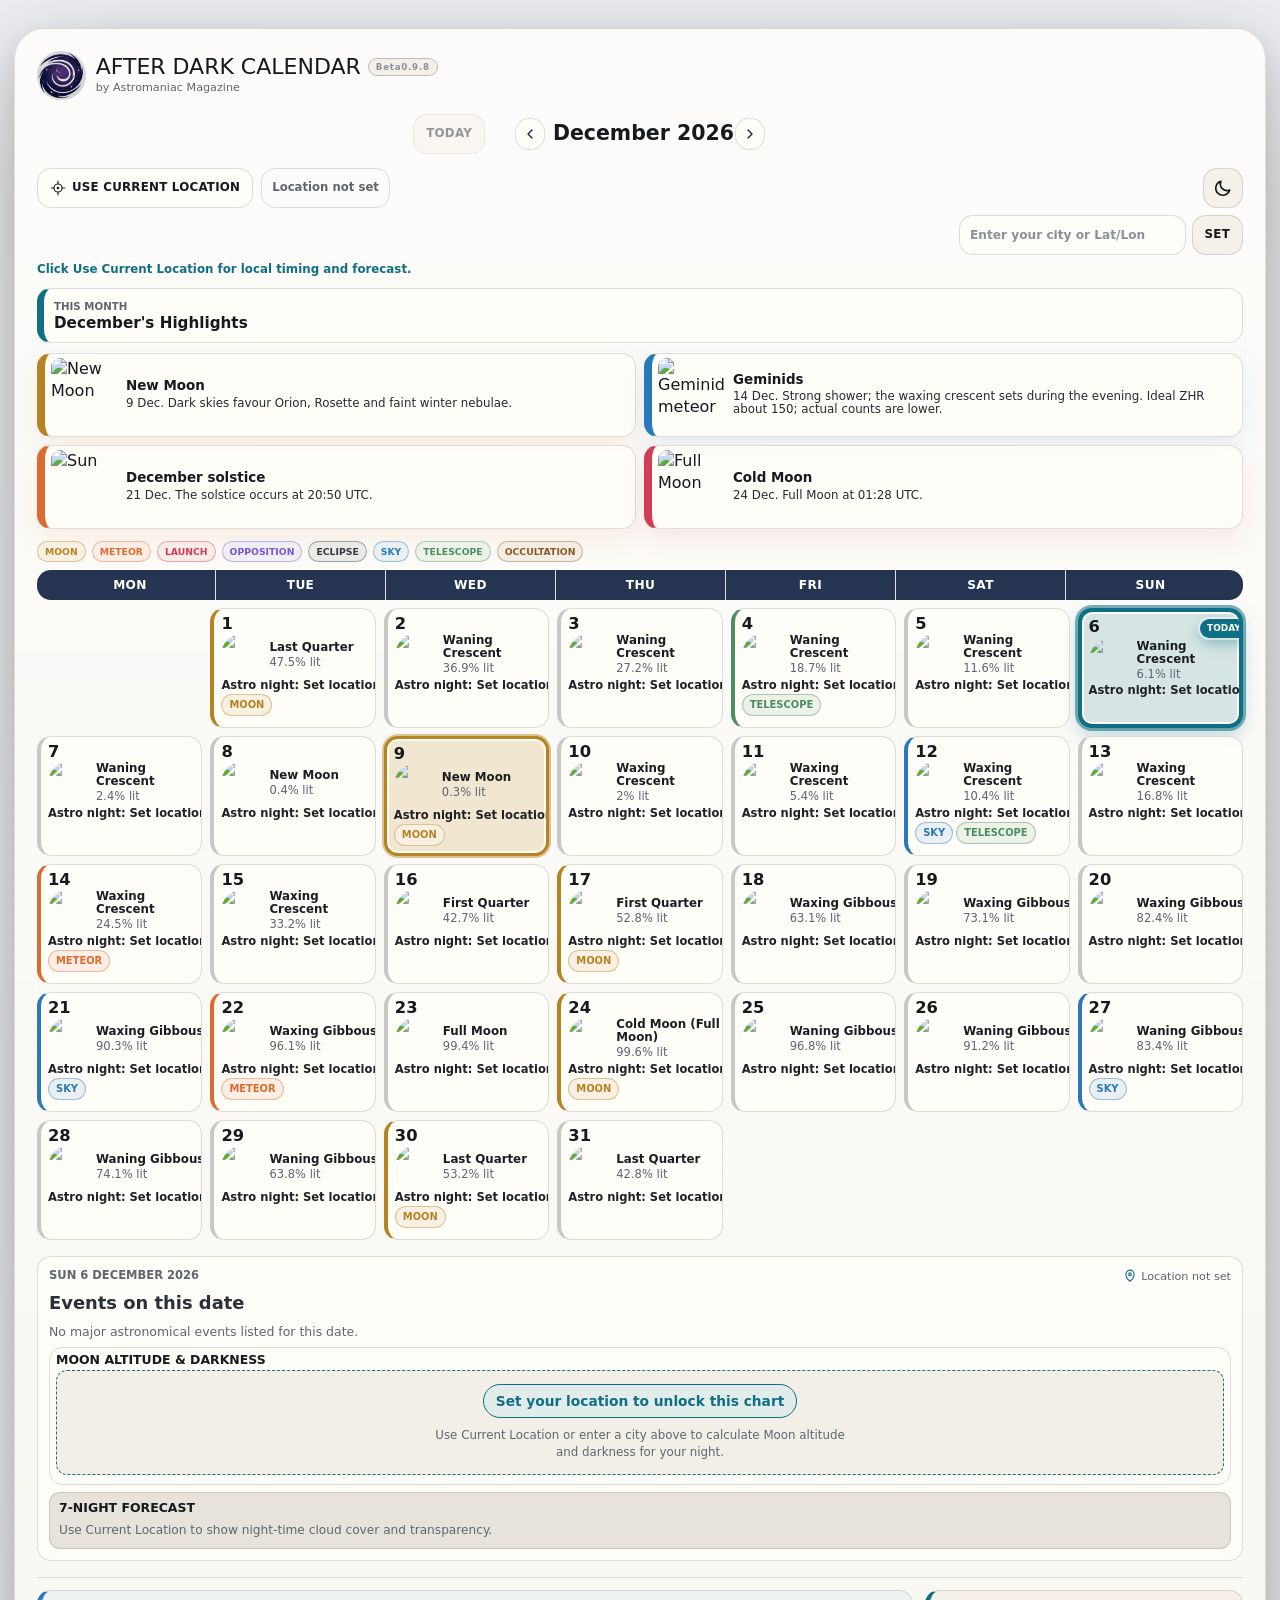
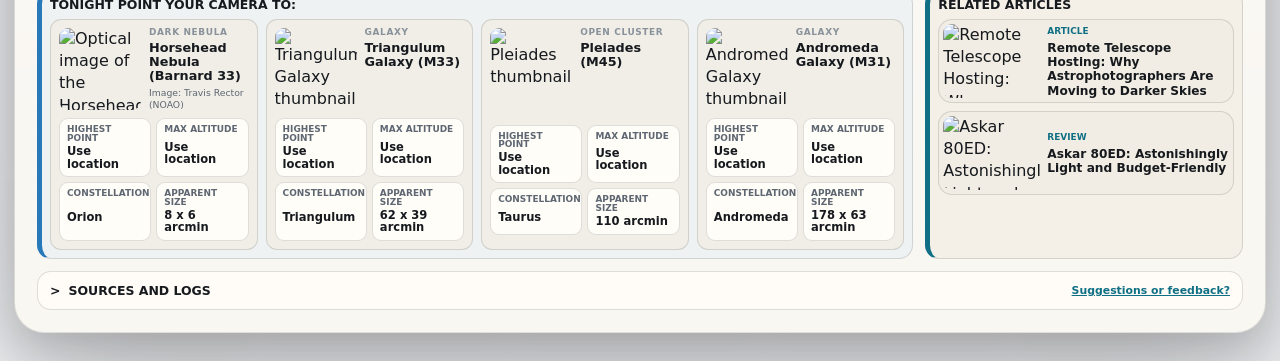
==== commit 95b91331: "Show visible target image credits and refresh cache key" ====
--- a/index.html
+++ b/index.html
@@ -86,11 +86,11 @@
   <link rel="preconnect" href="https://svs.gsfc.nasa.gov" crossorigin>
   <link rel="dns-prefetch" href="https://commons.wikimedia.org">
   <link rel="dns-prefetch" href="https://images.squarespace-cdn.com">
-  <link rel="stylesheet" href="assets/after-dark-calendar.css?v=Beta0.9.8-20261029a">
+  <link rel="stylesheet" href="assets/after-dark-calendar.css?v=Beta0.9.8-20261029b">
 </head>
 <body class="amc-standalone-body">
   <main class="amc-preview-shell">
-    <section class="amc-sky-calendar" id="amc-after-dark-calendar" data-theme="light" data-version="Beta0.9.8" data-asset-version="Beta0.9.8-20261029a" aria-labelledby="amc-title">
+    <section class="amc-sky-calendar" id="amc-after-dark-calendar" data-theme="light" data-version="Beta0.9.8" data-asset-version="Beta0.9.8-20261029b" aria-labelledby="amc-title">
       <div class="amc-print-brand" aria-hidden="true">
         <img class="amc-print-logo" src="assets/astromaniac-logo.webp" alt="">
         <div>
@@ -199,10 +199,10 @@
     </section>
   </main>
 
-  <script defer src="assets/astronomy.browser.js?v=Beta0.9.8-20261029a"></script>
-  <script defer src="data/common.js?v=Beta0.9.8-20261029a"></script>
-  <script defer src="data/month-manifest.js?v=Beta0.9.8-20261029a"></script>
-  <script defer src="data/2026-10.js?v=Beta0.9.8-20261029a"></script>
-  <script defer src="assets/after-dark-calendar.js?v=Beta0.9.8-20261029a"></script>
+  <script defer src="assets/astronomy.browser.js?v=Beta0.9.8-20261029b"></script>
+  <script defer src="data/common.js?v=Beta0.9.8-20261029b"></script>
+  <script defer src="data/month-manifest.js?v=Beta0.9.8-20261029b"></script>
+  <script defer src="data/2026-10.js?v=Beta0.9.8-20261029b"></script>
+  <script defer src="assets/after-dark-calendar.js?v=Beta0.9.8-20261029b"></script>
 </body>
 </html>
--- a/assets/after-dark-calendar.css
+++ b/assets/after-dark-calendar.css
@@ -3765,3 +3765,4 @@
 .amc-privacy-more > summary { color: var(--readable-link); cursor: pointer; font-size: .72rem; font-weight: 700; line-height: 1.3; padding: 4px 0; }
 .amc-privacy-more > summary::marker { color: var(--readable-link); }
 .amc-privacy-more > p { padding-left: 12px; }
+.amc-target-credit { color: var(--muted); font-size: .58rem; line-height: 1.2; }
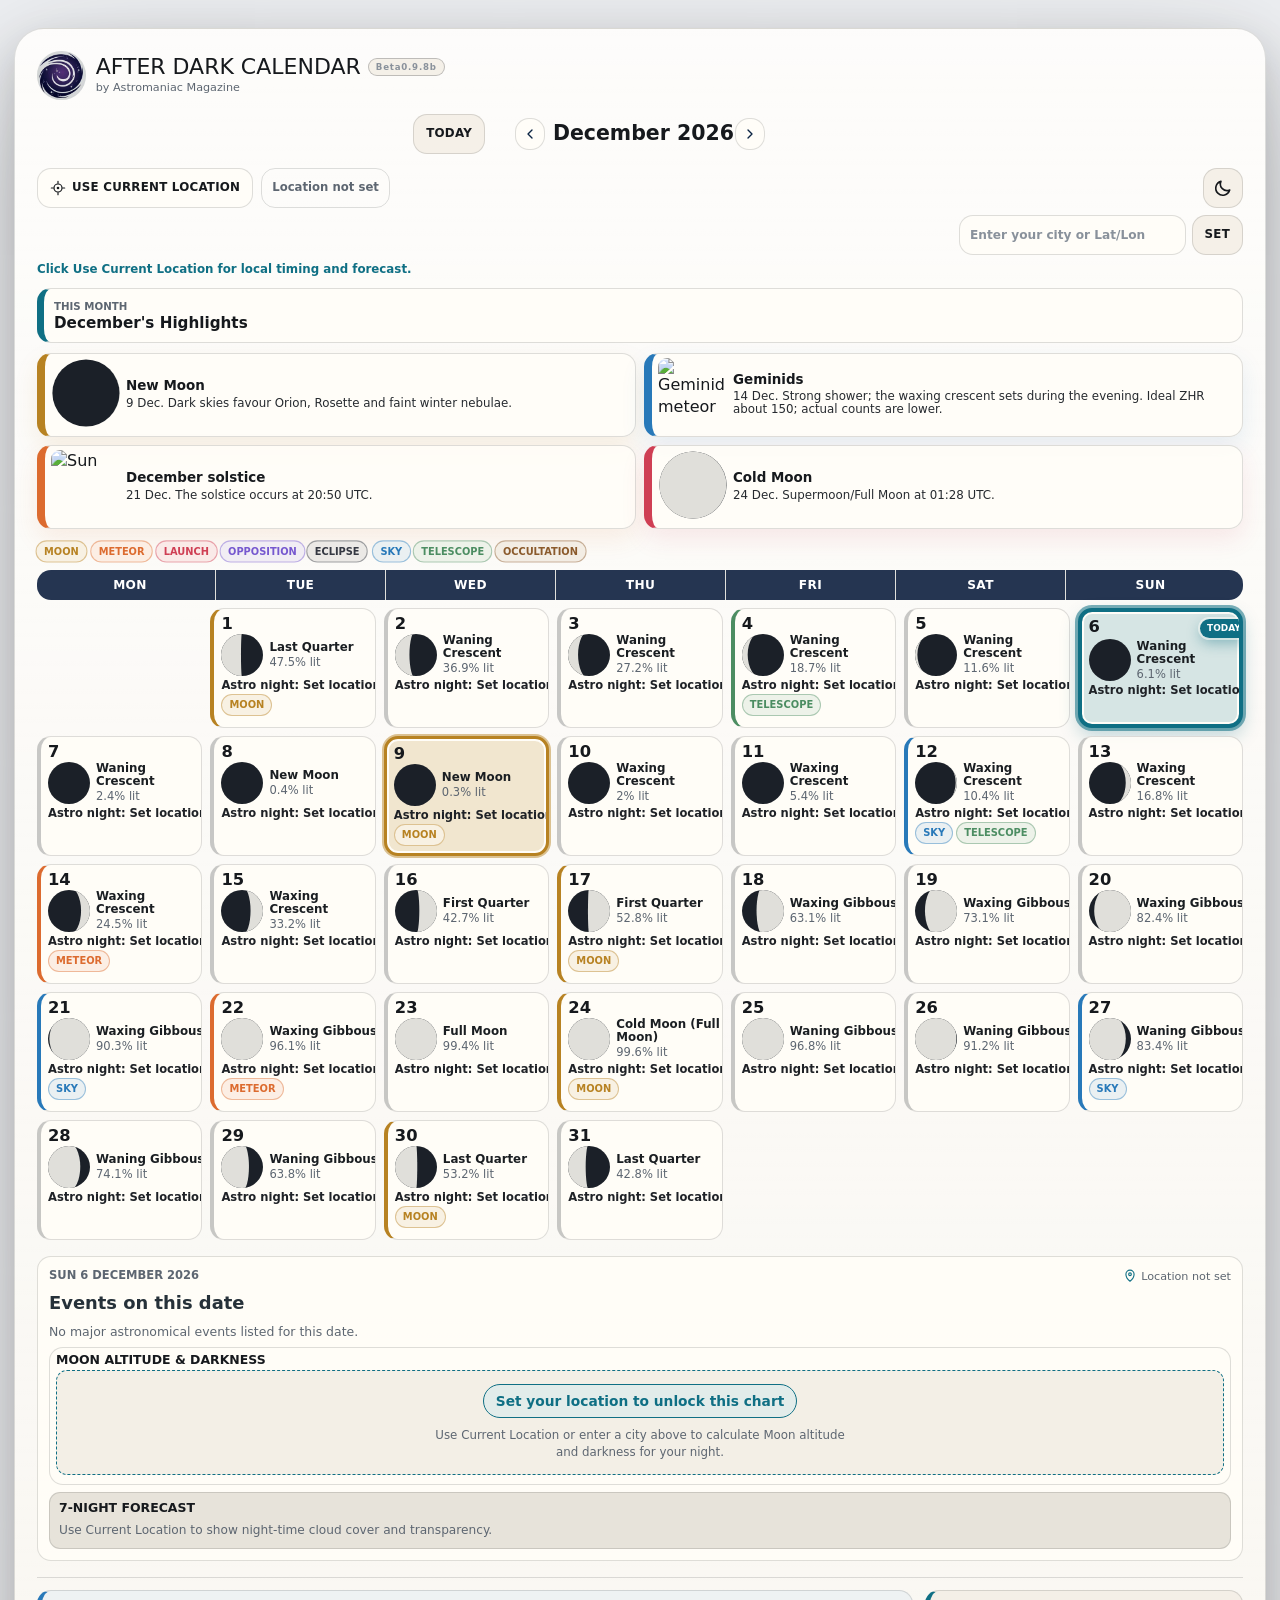
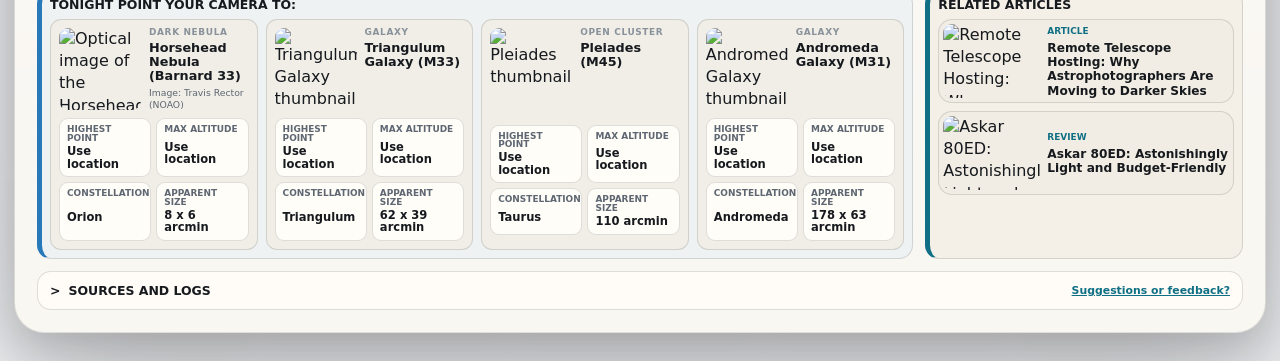
==== commit 3b993877: "Release Beta 0.9.8b refinements" ====
--- a/index.html
+++ b/index.html
@@ -63,7 +63,7 @@
         "applicationSubCategory": "Astrophotography planner and night-sky calendar",
         "operatingSystem": "Any",
         "browserRequirements": "Requires JavaScript and a modern web browser",
-        "softwareVersion": "Beta0.9.8",
+        "softwareVersion": "Beta0.9.8b",
         "isAccessibleForFree": true,
         "inLanguage": "en-GB",
         "publisher": { "@id": "https://www.astromaniacmagazine.com/#organization" },
@@ -86,11 +86,11 @@
   <link rel="preconnect" href="https://svs.gsfc.nasa.gov" crossorigin>
   <link rel="dns-prefetch" href="https://commons.wikimedia.org">
   <link rel="dns-prefetch" href="https://images.squarespace-cdn.com">
-  <link rel="stylesheet" href="assets/after-dark-calendar.css?v=Beta0.9.8-20261029b">
+  <link rel="stylesheet" href="assets/after-dark-calendar.css?v=Beta0.9.8b-20261108a">
 </head>
 <body class="amc-standalone-body">
   <main class="amc-preview-shell">
-    <section class="amc-sky-calendar" id="amc-after-dark-calendar" data-theme="light" data-version="Beta0.9.8" data-asset-version="Beta0.9.8-20261029b" aria-labelledby="amc-title">
+    <section class="amc-sky-calendar" id="amc-after-dark-calendar" data-theme="light" data-version="Beta0.9.8b" data-asset-version="Beta0.9.8b-20261108a" aria-labelledby="amc-title">
       <div class="amc-print-brand" aria-hidden="true">
         <img class="amc-print-logo" src="assets/astromaniac-logo.webp" alt="">
         <div>
@@ -103,7 +103,7 @@
       <header class="amc-top">
         <div class="amc-brand-lockup">
           <img class="amc-brand-logo" src="assets/astromaniac-logo.webp" alt="" width="56" height="56" loading="eager" decoding="async">
-          <h1 class="amc-title" id="amc-title"><span class="amc-title-line"><span>After Dark Calendar</span><small class="amc-version-badge" aria-label="Current version Beta0.9.8">Beta0.9.8</small></span><span class="amc-byline">by Astromaniac Magazine</span></h1>
+          <h1 class="amc-title" id="amc-title"><span class="amc-title-line"><span>After Dark Calendar</span><small class="amc-version-badge" aria-label="Current version Beta0.9.8b">Beta0.9.8b</small></span><span class="amc-byline">by Astromaniac Magazine</span></h1>
         </div>
 
         <div class="amc-month-strip">
@@ -169,11 +169,11 @@
           <summary><span>Sources and logs</span><a class="amc-feedback-link" href="https://www.astromaniacmagazine.com/contact" target="_blank" rel="noopener">Suggestions or feedback?</a></summary>
           <ul class="amc-source-list" id="amc-source-list"></ul>
           <div class="amc-version-panel">
-            <h3>Current version: Beta0.9.8</h3>
+            <h3>Current version: Beta0.9.8b</h3>
             <ul class="amc-version-list">
-              <li><b>Beta0.9.8:</b> lets the Moon chart follow events, improves chart readability and dark-night targets, and compacts privacy details.</li>
+              <li><b>Beta0.9.8b:</b> repairs target images, refines forecast colours and Today navigation, and rechecks November through January.</li>
+              <li><b>Beta0.9.8:</b> improves chart readability, dark-night targets and privacy details.</li>
               <li><b>Beta0.9.7d:</b> fixes event descriptions and refines mobile date and target swiping.</li>
-              <li><b>Beta0.9.7c:</b> aligns four forecast icons, tightens cards and rechecks future events.</li>
             </ul>
             <section class="amc-privacy" aria-labelledby="amc-privacy-title">
               <h3 id="amc-privacy-title">Location and privacy</h3>
@@ -199,10 +199,10 @@
     </section>
   </main>
 
-  <script defer src="assets/astronomy.browser.js?v=Beta0.9.8-20261029b"></script>
-  <script defer src="data/common.js?v=Beta0.9.8-20261029b"></script>
-  <script defer src="data/month-manifest.js?v=Beta0.9.8-20261029b"></script>
-  <script defer src="data/2026-10.js?v=Beta0.9.8-20261029b"></script>
-  <script defer src="assets/after-dark-calendar.js?v=Beta0.9.8-20261029b"></script>
+  <script defer src="assets/astronomy.browser.js?v=Beta0.9.8b-20261108a"></script>
+  <script defer src="data/common.js?v=Beta0.9.8b-20261108a"></script>
+  <script defer src="data/month-manifest.js?v=Beta0.9.8b-20261108a"></script>
+  <script defer src="data/2026-10.js?v=Beta0.9.8b-20261108a"></script>
+  <script defer src="assets/after-dark-calendar.js?v=Beta0.9.8b-20261108a"></script>
 </body>
 </html>
--- a/assets/after-dark-calendar.css
+++ b/assets/after-dark-calendar.css
@@ -3766,3 +3766,25 @@
 .amc-privacy-more > summary::marker { color: var(--readable-link); }
 .amc-privacy-more > p { padding-left: 12px; }
 .amc-target-credit { color: var(--muted); font-size: .58rem; line-height: 1.2; }
+.amc-target-credit a { color: var(--readable-link); text-decoration: underline; text-underline-offset: 2px; }
+
+/* Beta 0.9.8b: increase the visual size without changing line or panel geometry. */
+.amc-weather-icon svg,
+.amc-detail .amc-weather-icons svg { transform: scale(1.09); transform-origin: center; }
+.amc-legend span { transform: scale(1.06); transform-origin: center; }
+@media screen and (min-width: 761px) {
+  .amc-privacy {
+    align-items: center;
+    column-gap: 18px;
+    display: grid;
+    grid-template-columns: minmax(0, 1.3fr) minmax(245px, 1fr);
+    row-gap: 2px;
+  }
+  .amc-privacy > h3 { grid-column: 1 / -1; margin: 0; }
+  .amc-privacy > p:first-of-type { grid-column: 1; grid-row: 2 / 4; }
+  .amc-privacy > label:first-of-type { grid-column: 2; grid-row: 2; }
+  .amc-privacy > label:nth-of-type(2) { grid-column: 2; grid-row: 3; }
+  .amc-privacy > #amc-clear-locations { grid-column: 2; grid-row: 4; justify-self: start; }
+  .amc-privacy > #amc-privacy-status { grid-column: 1; grid-row: 4; }
+  .amc-privacy > .amc-privacy-more { grid-column: 1 / -1; grid-row: 5; }
+}
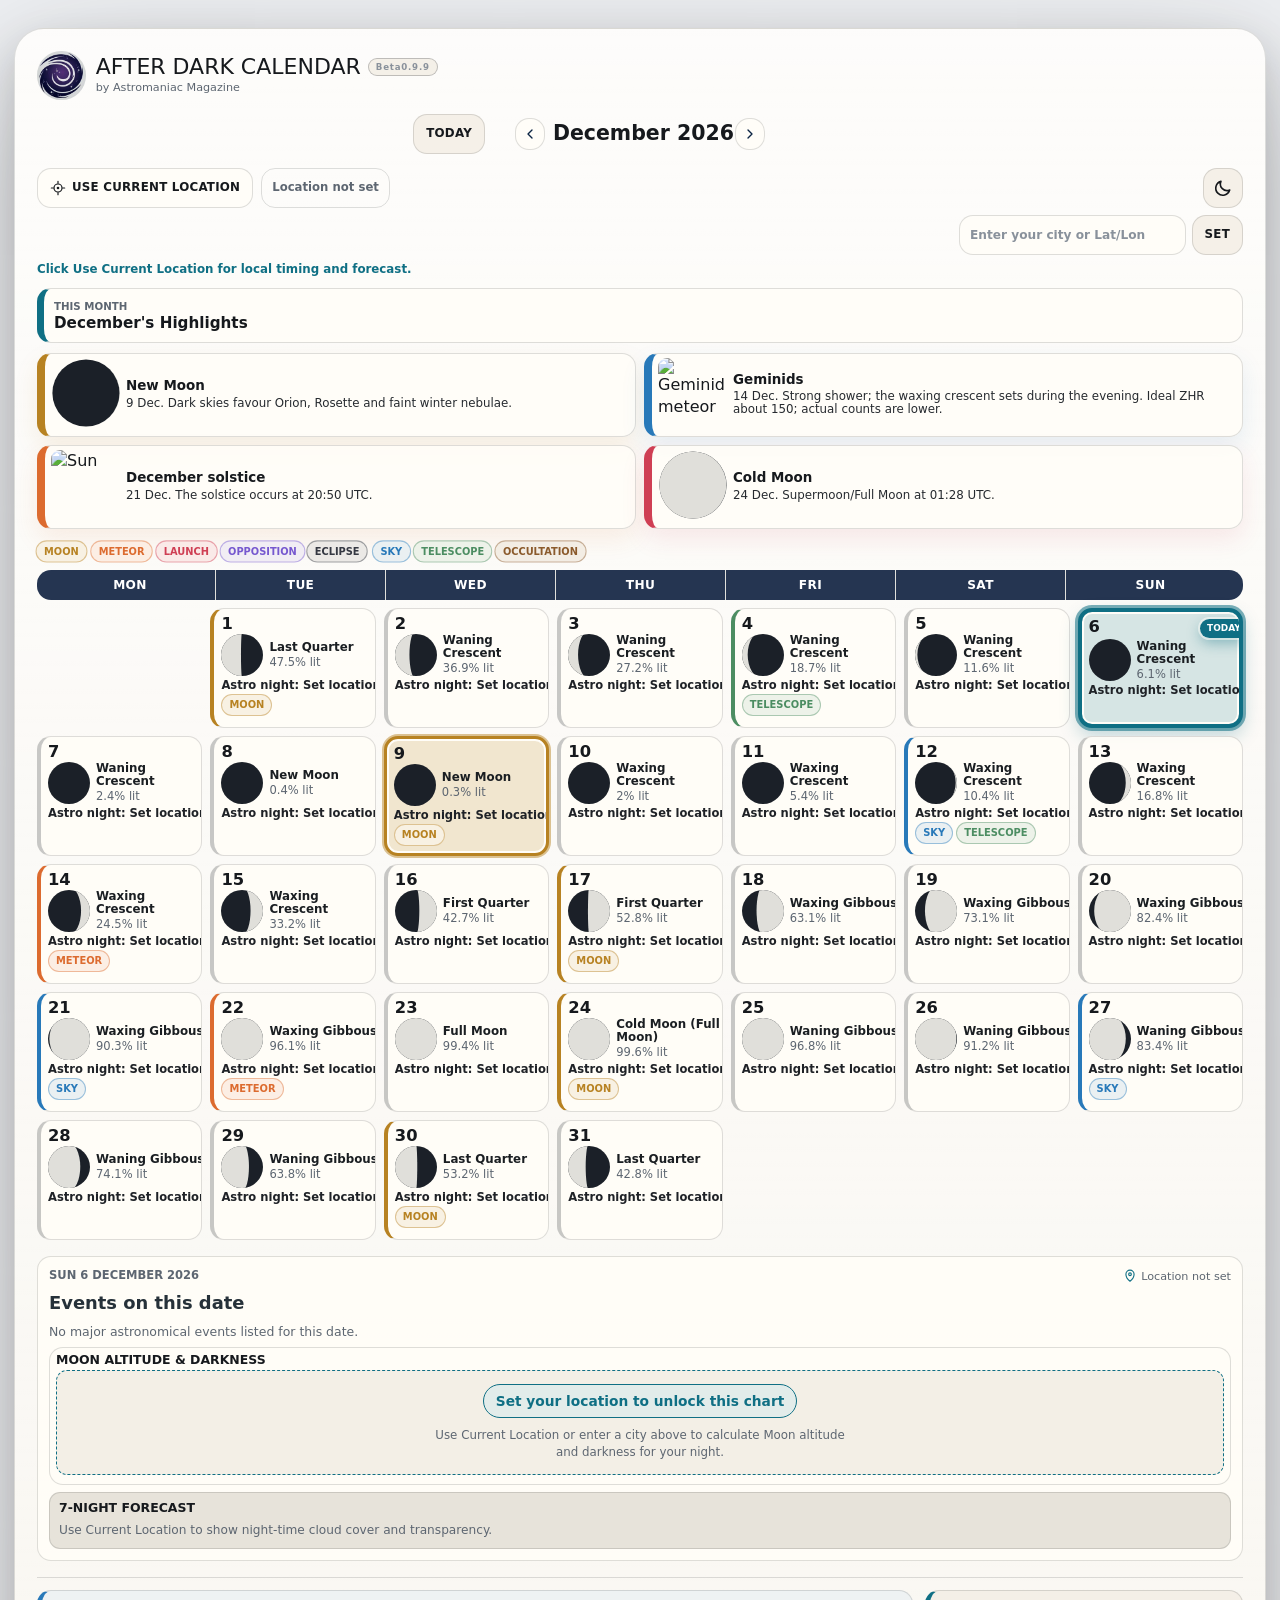
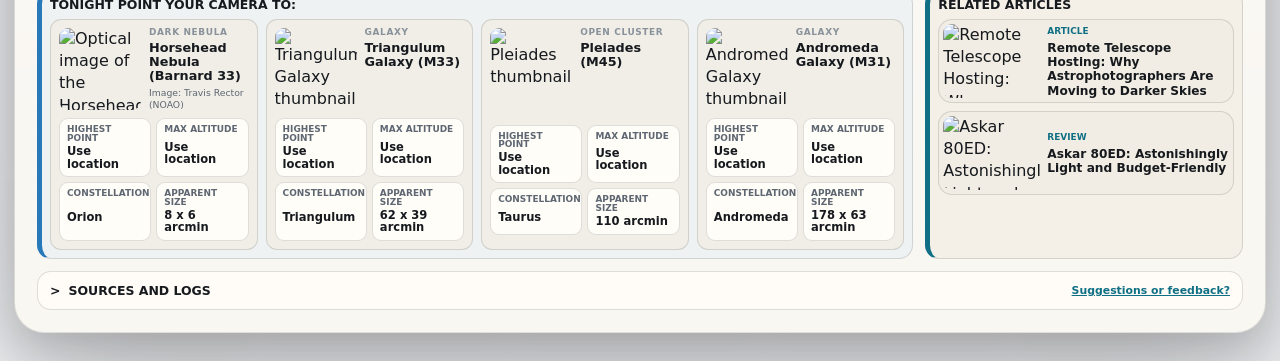
==== commit 125cad5f: "Release After Dark Calendar Beta 0.9.9" ====
--- a/index.html
+++ b/index.html
@@ -16,7 +16,7 @@
   <meta property="og:image" content="https://astromaniacmagazine.github.io/after-dark-calendar/assets/after-dark-calendar-social.png">
   <meta property="og:image:width" content="1200">
   <meta property="og:image:height" content="630">
-  <meta property="og:image:alt" content="After Dark Calendar September 2026 night-sky and astrophotography planner">
+  <meta property="og:image:alt" content="After Dark Calendar night-sky and astrophotography planner">
   <meta name="twitter:card" content="summary_large_image">
   <meta name="twitter:title" content="Astrophotography Calendar 2026–2027 | After Dark Night-Sky Planner">
   <meta name="twitter:description" content="A mobile-first 2026–2027 astronomy planner for deep-sky targets, Moon phases, celestial events and colour-coded local observing conditions.">
@@ -40,7 +40,7 @@
         "name": "Astrophotography Calendar 2026–2027 | After Dark Night-Sky Planner",
         "description": "Plan better nights with After Dark Calendar by Astromaniac Magazine: a mobile-friendly 2026–2027 astrophotography calendar for deep-sky targets, Moon phases, meteor showers, eclipses, astronomical darkness, target altitude and a live, colour-coded seven-night observing forecast tailored to your location.",
         "inLanguage": "en-GB",
-        "dateModified": "2026-10-27",
+        "dateModified": "2026-11-11",
         "isPartOf": { "@id": "https://www.astromaniacmagazine.com/#website" },
         "publisher": { "@id": "https://www.astromaniacmagazine.com/#organization" },
         "mainEntity": { "@id": "https://www.astromaniacmagazine.com/after-dark-calendar#calendar" }
@@ -63,7 +63,7 @@
         "applicationSubCategory": "Astrophotography planner and night-sky calendar",
         "operatingSystem": "Any",
         "browserRequirements": "Requires JavaScript and a modern web browser",
-        "softwareVersion": "Beta0.9.8b",
+        "softwareVersion": "Beta0.9.9",
         "isAccessibleForFree": true,
         "inLanguage": "en-GB",
         "publisher": { "@id": "https://www.astromaniacmagazine.com/#organization" },
@@ -86,24 +86,24 @@
   <link rel="preconnect" href="https://svs.gsfc.nasa.gov" crossorigin>
   <link rel="dns-prefetch" href="https://commons.wikimedia.org">
   <link rel="dns-prefetch" href="https://images.squarespace-cdn.com">
-  <link rel="stylesheet" href="assets/after-dark-calendar.css?v=Beta0.9.8b-20261108a">
+  <link rel="stylesheet" href="assets/after-dark-calendar.css?v=Beta0.9.9-20261111a">
 </head>
 <body class="amc-standalone-body">
   <main class="amc-preview-shell">
-    <section class="amc-sky-calendar" id="amc-after-dark-calendar" data-theme="light" data-version="Beta0.9.8b" data-asset-version="Beta0.9.8b-20261108a" aria-labelledby="amc-title">
+    <section class="amc-sky-calendar" id="amc-after-dark-calendar" data-theme="light" data-version="Beta0.9.9" data-asset-version="Beta0.9.9-20261111a" aria-labelledby="amc-title">
       <div class="amc-print-brand" aria-hidden="true">
         <img class="amc-print-logo" src="assets/astromaniac-logo.webp" alt="">
         <div>
           <strong>After Dark Calendar</strong>
           <span>by Astromaniac Magazine</span>
         </div>
-        <em data-month-label>July 2026</em>
+        <em data-month-label>2026–2027 calendar</em>
       </div>
 
       <header class="amc-top">
         <div class="amc-brand-lockup">
           <img class="amc-brand-logo" src="assets/astromaniac-logo.webp" alt="" width="56" height="56" loading="eager" decoding="async">
-          <h1 class="amc-title" id="amc-title"><span class="amc-title-line"><span>After Dark Calendar</span><small class="amc-version-badge" aria-label="Current version Beta0.9.8b">Beta0.9.8b</small></span><span class="amc-byline">by Astromaniac Magazine</span></h1>
+          <h1 class="amc-title" id="amc-title"><span class="amc-title-line"><span>After Dark Calendar</span><small class="amc-version-badge" aria-label="Current version Beta0.9.9">Beta0.9.9</small></span><span class="amc-byline">by Astromaniac Magazine</span></h1>
         </div>
 
         <div class="amc-month-strip">
@@ -112,7 +112,7 @@
             <button class="amc-month-button" type="button" data-month-prev aria-label="Previous loaded month" title="Previous loaded month">
               <svg viewBox="0 0 24 24" aria-hidden="true"><path d="M15 18 9 12l6-6"/></svg>
             </button>
-            <strong class="amc-month-label" data-month-label>July 2026</strong>
+            <strong class="amc-month-label" data-month-label>2026–2027 calendar</strong>
             <button class="amc-month-button" type="button" data-month-next aria-label="Next loaded month" title="Next loaded month">
               <svg viewBox="0 0 24 24" aria-hidden="true"><path d="m9 18 6-6-6-6"/></svg>
             </button>
@@ -164,16 +164,21 @@
         <section class="amc-recommendations" id="amc-recommendations" aria-live="polite" aria-label="Night photography targets and related articles"></section>
       </div>
 
+      <nav class="amc-bottom-day-nav" aria-label="Change day from below the calendar">
+        <span aria-hidden="true">‹</span><span>Swipe left or right to change day</span><span aria-hidden="true">›</span>
+        <button class="amc-button secondary" id="amc-bottom-today" type="button">Back to Today</button>
+      </nav>
+
       <div class="amc-reference-row">
         <details class="amc-sources">
           <summary><span>Sources and logs</span><a class="amc-feedback-link" href="https://www.astromaniacmagazine.com/contact" target="_blank" rel="noopener">Suggestions or feedback?</a></summary>
           <ul class="amc-source-list" id="amc-source-list"></ul>
           <div class="amc-version-panel">
-            <h3>Current version: Beta0.9.8b</h3>
+            <h3>Current version: Beta0.9.9</h3>
             <ul class="amc-version-list">
+              <li><b>Beta0.9.9:</b> fits forecast nights to available desktop space, tightens mobile spacing and privacy controls, and adds a lower Today shortcut.</li>
               <li><b>Beta0.9.8b:</b> repairs target images, refines forecast colours and Today navigation, and rechecks November through January.</li>
               <li><b>Beta0.9.8:</b> improves chart readability, dark-night targets and privacy details.</li>
-              <li><b>Beta0.9.7d:</b> fixes event descriptions and refines mobile date and target swiping.</li>
             </ul>
             <section class="amc-privacy" aria-labelledby="amc-privacy-title">
               <h3 id="amc-privacy-title">Location and privacy</h3>
@@ -199,10 +204,10 @@
     </section>
   </main>
 
-  <script defer src="assets/astronomy.browser.js?v=Beta0.9.8b-20261108a"></script>
-  <script defer src="data/common.js?v=Beta0.9.8b-20261108a"></script>
-  <script defer src="data/month-manifest.js?v=Beta0.9.8b-20261108a"></script>
-  <script defer src="data/2026-10.js?v=Beta0.9.8b-20261108a"></script>
-  <script defer src="assets/after-dark-calendar.js?v=Beta0.9.8b-20261108a"></script>
+  <script defer src="assets/astronomy.browser.js?v=Beta0.9.9-20261111a"></script>
+  <script defer src="data/common.js?v=Beta0.9.9-20261111a"></script>
+  <script defer src="data/month-manifest.js?v=Beta0.9.9-20261111a"></script>
+  <script defer src="data/2026-10.js?v=Beta0.9.9-20261111a"></script>
+  <script defer src="assets/after-dark-calendar.js?v=Beta0.9.9-20261111a"></script>
 </body>
 </html>
--- a/assets/after-dark-calendar.css
+++ b/assets/after-dark-calendar.css
@@ -3788,3 +3788,50 @@
   .amc-privacy > #amc-privacy-status { grid-column: 1; grid-row: 4; }
   .amc-privacy > .amc-privacy-more { grid-column: 1 / -1; grid-row: 5; }
 }
+
+/* Beta 0.9.9: compact the optional controls and add lower mobile navigation. */
+.amc-bottom-day-nav { display: none; }
+.amc-privacy { margin-top: 6px; padding-top: 6px; }
+.amc-privacy p { margin: 3px 0; }
+.amc-privacy label { margin: 3px 0; }
+.amc-privacy-more { margin-top: 2px; }
+.amc-privacy > #amc-clear-locations { font-size: .69rem; height: 34px; padding-inline: 10px; }
+@media screen and (min-width: 761px) {
+  .amc-privacy { row-gap: 0; }
+  .amc-privacy > h3 { grid-column: 1; grid-row: 1; }
+  .amc-privacy > p:first-of-type { grid-column: 1; grid-row: 2 / 4; }
+  .amc-privacy > label:first-of-type { grid-column: 2; grid-row: 1; }
+  .amc-privacy > label:nth-of-type(2) { grid-column: 2; grid-row: 2; }
+  .amc-privacy > #amc-clear-locations { grid-column: 2; grid-row: 3; }
+  .amc-privacy > #amc-privacy-status { grid-column: 1; grid-row: 3; }
+  .amc-privacy > .amc-privacy-more { grid-column: 1 / -1; grid-row: 4; }
+}
+@media screen and (max-width: 600px) {
+  .amc-layout { display: block; }
+  .amc-grid { padding-bottom: 4px; }
+  .amc-day[aria-expanded="true"] { padding-bottom: 3px; }
+  .amc-day[aria-expanded="true"] .amc-expanded { padding-bottom: 0; }
+  .amc-legend { margin-inline: -4px; padding: 2px 4px 9px; }
+  .amc-bottom-day-nav {
+    align-items: center;
+    background: color-mix(in srgb, var(--panel-soft) 65%, transparent);
+    border: 1px solid var(--line);
+    border-radius: var(--radius-inner);
+    color: var(--muted);
+    display: flex;
+    font-size: .69rem;
+    font-weight: 600;
+    gap: 5px;
+    justify-content: center;
+    line-height: 1.2;
+    margin-top: -3px;
+    min-height: 48px;
+    padding: 4px 7px;
+  }
+  .amc-bottom-day-nav > span:first-child,
+  .amc-bottom-day-nav > span:nth-child(3) { color: var(--accent); font-size: 1.1rem; }
+  .amc-bottom-day-nav > button { font-size: .66rem; height: 40px; margin-left: auto; padding-inline: 8px; }
+  .amc-bottom-day-nav > button:focus-visible { outline: 2px solid var(--accent); outline-offset: 2px; }
+  .amc-reference-row { margin-top: 5px; }
+}
+@media print { .amc-bottom-day-nav { display: none !important; } }
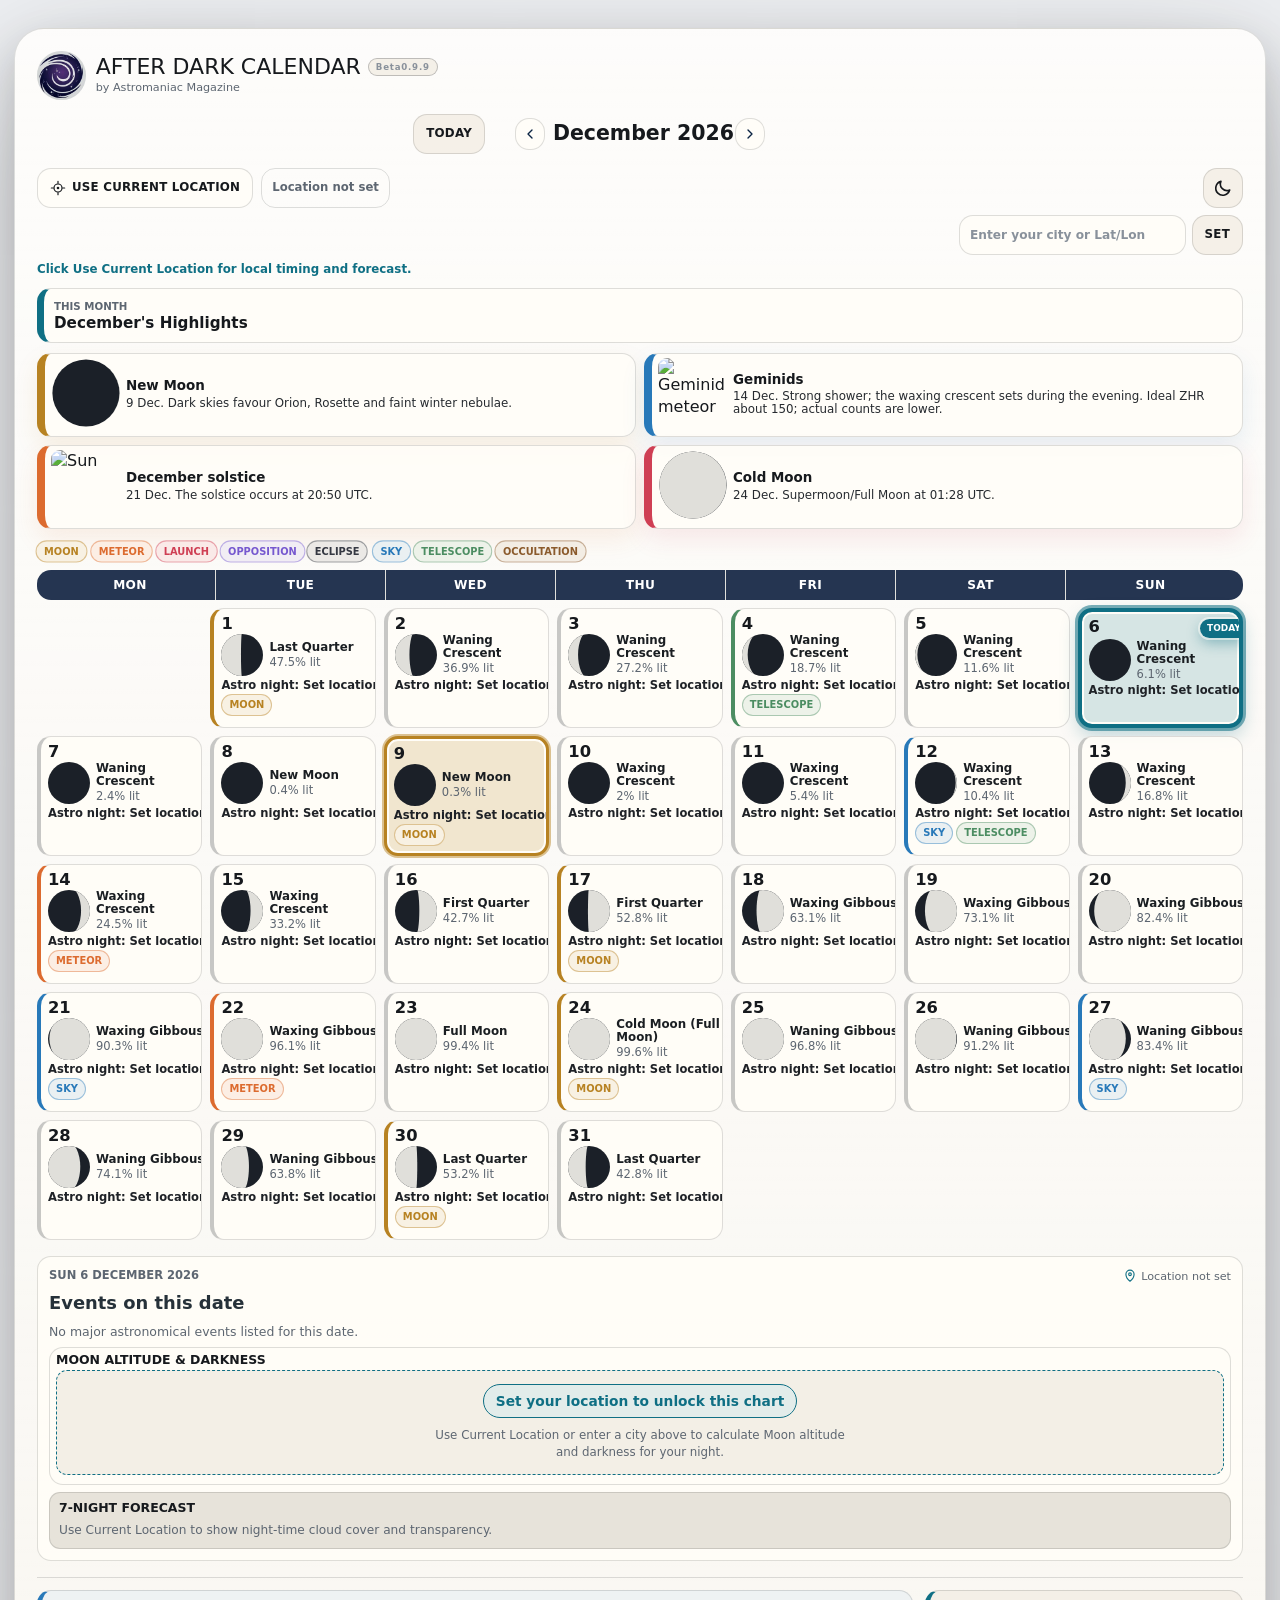
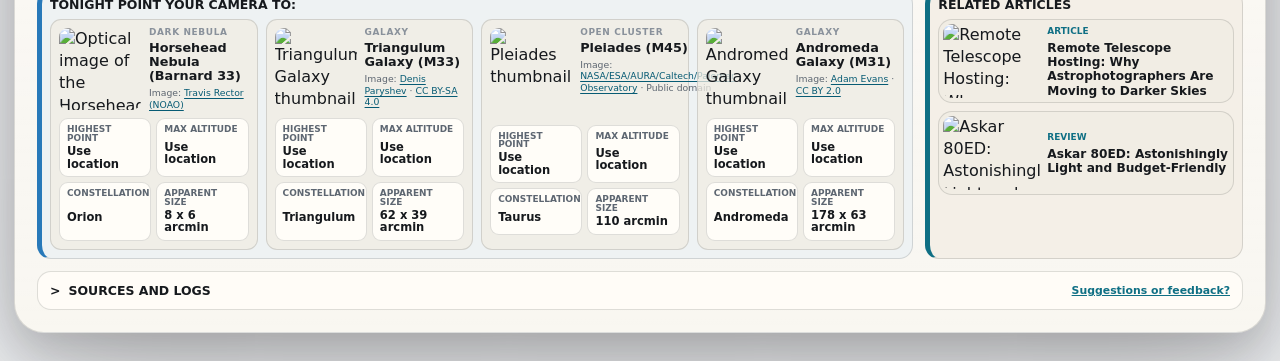
==== commit 6dfb7c13: "Prepare 1.0 release audit and fix image, privacy, and layout issues" ====
--- a/index.html
+++ b/index.html
@@ -188,7 +188,7 @@
               <button type="button" class="amc-button secondary" id="amc-clear-locations">Clear remembered locations</button>
               <span id="amc-privacy-status" role="status"></span>
               <details class="amc-privacy-more"><summary>How location and external services work</summary>
-                <p>Device location needs browser permission. Coordinates go to Open-Meteo for weather and BigDataCloud to name the place; typed searches use Open-Meteo geocoding. Those services receive your IP address. The calendar host and external images also receive ordinary network requests. The magazine site manages its own cookies.</p>
+                <p>Device location needs browser permission. Coordinates go to Open-Meteo for weather; only device GPS coordinates go to BigDataCloud to name the place. Typed searches use Open-Meteo geocoding, while manually entered coordinates are not sent to BigDataCloud. Those services receive your IP address. The calendar host and external images also receive ordinary network requests. The magazine site manages its own cookies.</p>
                 <p>Rise and set times assume a level horizon, sea-level observer and standard refraction; terrain and weather may change observed times. <a href="https://open-meteo.com/en/terms" target="_blank" rel="noopener noreferrer">Open-Meteo terms</a> · <a href="https://www.bigdatacloud.com/privacy-policy" target="_blank" rel="noopener noreferrer">BigDataCloud privacy</a> · <a href="https://www.astromaniacmagazine.com/privacy-policy" target="_blank" rel="noopener noreferrer">Magazine privacy policy</a>.</p>
               </details>
             </section>
--- a/assets/after-dark-calendar.css
+++ b/assets/after-dark-calendar.css
@@ -3662,6 +3662,8 @@
 }
 @media screen and (min-width: 1321px) {
   .amc-layout { grid-template-rows: var(--calendar-row-height, auto) auto; }
+  .amc-intel:empty { min-height: 86px; }
+  .amc-grid:empty, .amc-detail:empty { min-height: 720px; }
 }
 @media screen and (min-width: 1051px) {
   .amc-day[aria-expanded="true"] .amc-expanded:not(:has(.amc-expanded-observing)) { grid-template-rows: auto minmax(0, 1fr); }
@@ -3807,6 +3809,7 @@
   .amc-privacy > .amc-privacy-more { grid-column: 1 / -1; grid-row: 4; }
 }
 @media screen and (max-width: 600px) {
+  .amc-sky-calendar:not([data-ready="true"]) .amc-layout { min-height: 100vh; }
   .amc-layout { display: block; }
   .amc-grid { padding-bottom: 4px; }
   .amc-day[aria-expanded="true"] { padding-bottom: 3px; }
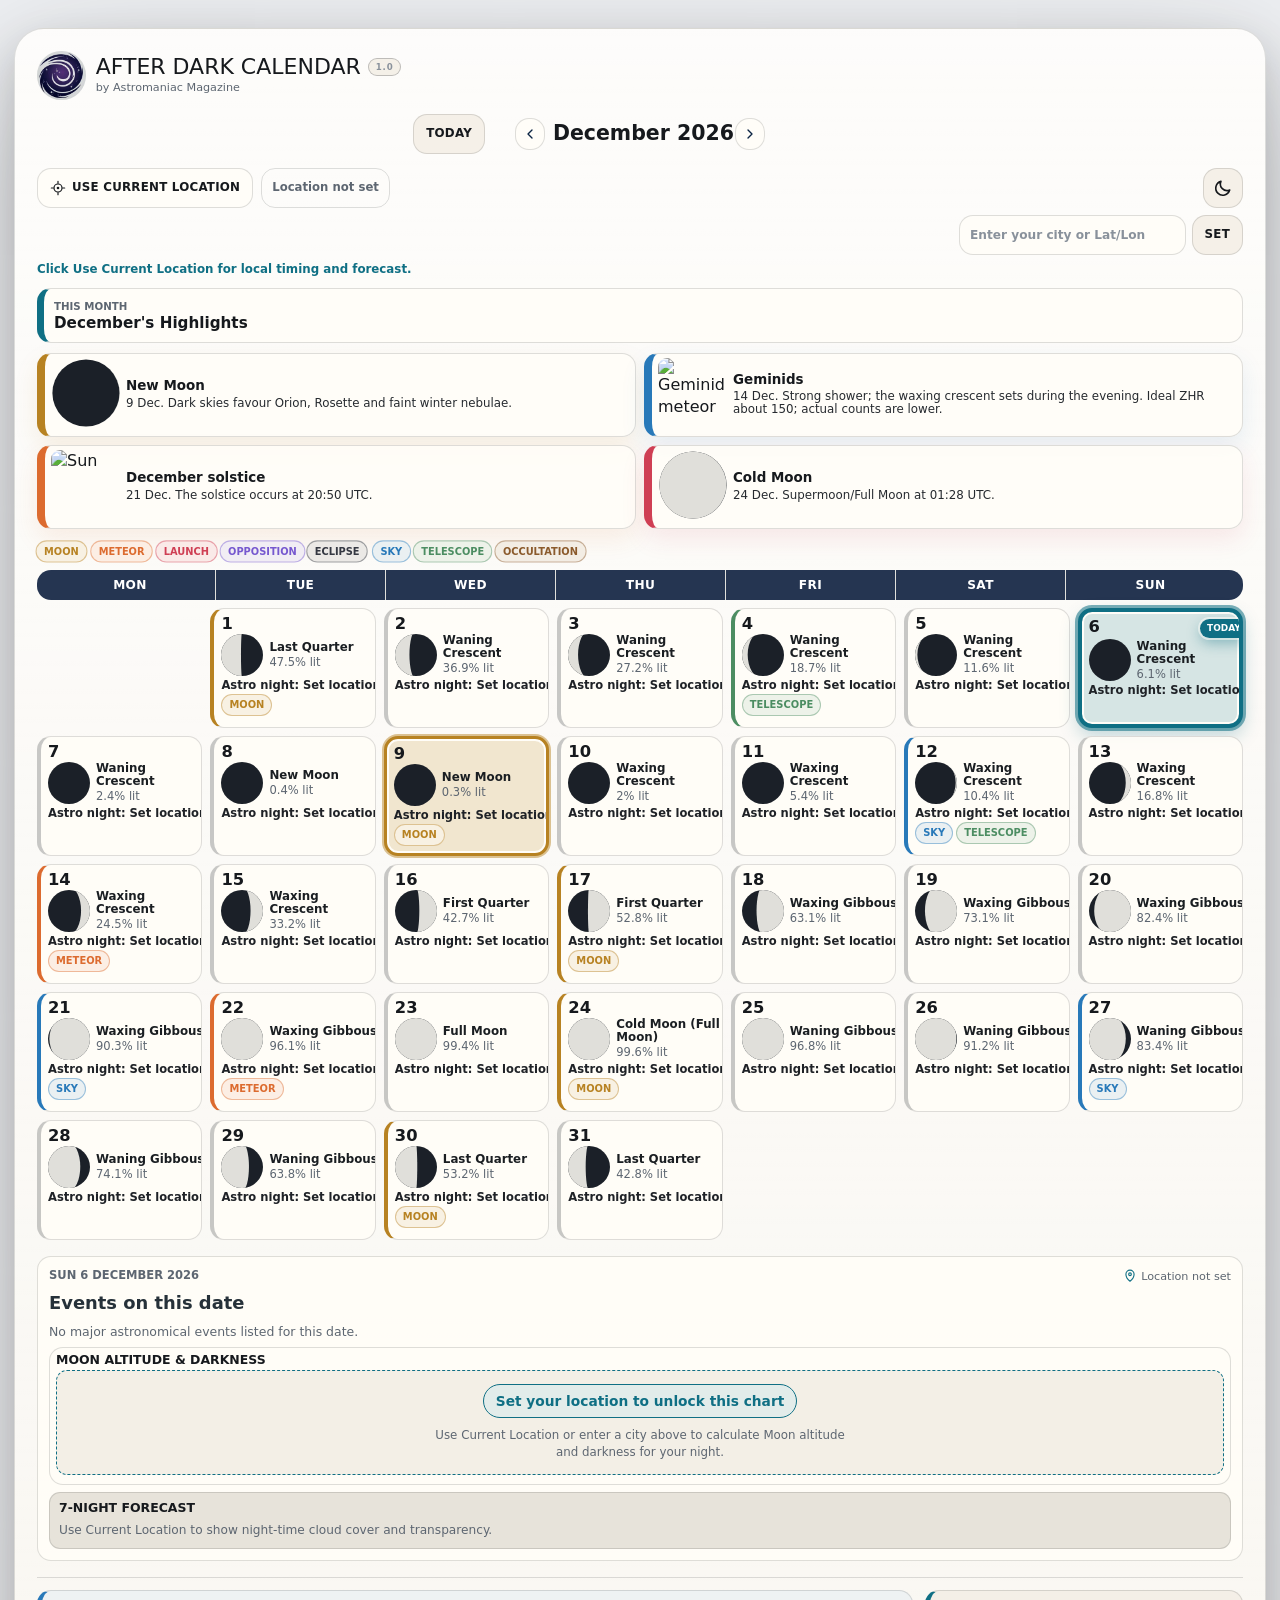
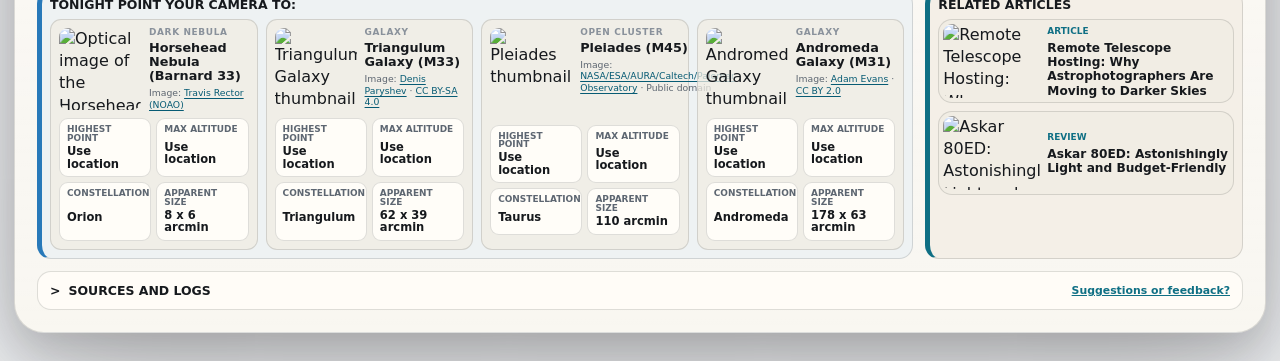
==== commit 77db0b63: "Prepare After Dark Calendar 1.0 release" ====
--- a/index.html
+++ b/index.html
@@ -40,7 +40,7 @@
         "name": "Astrophotography Calendar 2026–2027 | After Dark Night-Sky Planner",
         "description": "Plan better nights with After Dark Calendar by Astromaniac Magazine: a mobile-friendly 2026–2027 astrophotography calendar for deep-sky targets, Moon phases, meteor showers, eclipses, astronomical darkness, target altitude and a live, colour-coded seven-night observing forecast tailored to your location.",
         "inLanguage": "en-GB",
-        "dateModified": "2026-11-11",
+        "dateModified": "2026-11-15",
         "isPartOf": { "@id": "https://www.astromaniacmagazine.com/#website" },
         "publisher": { "@id": "https://www.astromaniacmagazine.com/#organization" },
         "mainEntity": { "@id": "https://www.astromaniacmagazine.com/after-dark-calendar#calendar" }
@@ -63,7 +63,7 @@
         "applicationSubCategory": "Astrophotography planner and night-sky calendar",
         "operatingSystem": "Any",
         "browserRequirements": "Requires JavaScript and a modern web browser",
-        "softwareVersion": "Beta0.9.9",
+        "softwareVersion": "1.0",
         "isAccessibleForFree": true,
         "inLanguage": "en-GB",
         "publisher": { "@id": "https://www.astromaniacmagazine.com/#organization" },
@@ -86,11 +86,11 @@
   <link rel="preconnect" href="https://svs.gsfc.nasa.gov" crossorigin>
   <link rel="dns-prefetch" href="https://commons.wikimedia.org">
   <link rel="dns-prefetch" href="https://images.squarespace-cdn.com">
-  <link rel="stylesheet" href="assets/after-dark-calendar.css?v=Beta0.9.9-20261111a">
+  <link rel="stylesheet" href="assets/after-dark-calendar.css?v=1.0-20261115a">
 </head>
 <body class="amc-standalone-body">
   <main class="amc-preview-shell">
-    <section class="amc-sky-calendar" id="amc-after-dark-calendar" data-theme="light" data-version="Beta0.9.9" data-asset-version="Beta0.9.9-20261111a" aria-labelledby="amc-title">
+    <section class="amc-sky-calendar" id="amc-after-dark-calendar" data-theme="light" data-version="1.0" data-asset-version="1.0-20261115a" aria-labelledby="amc-title">
       <div class="amc-print-brand" aria-hidden="true">
         <img class="amc-print-logo" src="assets/astromaniac-logo.webp" alt="">
         <div>
@@ -103,7 +103,7 @@
       <header class="amc-top">
         <div class="amc-brand-lockup">
           <img class="amc-brand-logo" src="assets/astromaniac-logo.webp" alt="" width="56" height="56" loading="eager" decoding="async">
-          <h1 class="amc-title" id="amc-title"><span class="amc-title-line"><span>After Dark Calendar</span><small class="amc-version-badge" aria-label="Current version Beta0.9.9">Beta0.9.9</small></span><span class="amc-byline">by Astromaniac Magazine</span></h1>
+          <h1 class="amc-title" id="amc-title"><span class="amc-title-line"><span>After Dark Calendar</span><small class="amc-version-badge" aria-label="Current version 1.0">1.0</small></span><span class="amc-byline">by Astromaniac Magazine</span></h1>
         </div>
 
         <div class="amc-month-strip">
@@ -174,11 +174,11 @@
           <summary><span>Sources and logs</span><a class="amc-feedback-link" href="https://www.astromaniacmagazine.com/contact" target="_blank" rel="noopener">Suggestions or feedback?</a></summary>
           <ul class="amc-source-list" id="amc-source-list"></ul>
           <div class="amc-version-panel">
-            <h3>Current version: Beta0.9.9</h3>
+            <h3>Current version: 1.0</h3>
             <ul class="amc-version-list">
+              <li><b>1.0:</b> improves image reliability, location privacy and first-load stability; rechecks sky events and observing recommendations.</li>
               <li><b>Beta0.9.9:</b> fits forecast nights to available desktop space, tightens mobile spacing and privacy controls, and adds a lower Today shortcut.</li>
               <li><b>Beta0.9.8b:</b> repairs target images, refines forecast colours and Today navigation, and rechecks November through January.</li>
-              <li><b>Beta0.9.8:</b> improves chart readability, dark-night targets and privacy details.</li>
             </ul>
             <section class="amc-privacy" aria-labelledby="amc-privacy-title">
               <h3 id="amc-privacy-title">Location and privacy</h3>
@@ -204,10 +204,10 @@
     </section>
   </main>
 
-  <script defer src="assets/astronomy.browser.js?v=Beta0.9.9-20261111a"></script>
-  <script defer src="data/common.js?v=Beta0.9.9-20261111a"></script>
-  <script defer src="data/month-manifest.js?v=Beta0.9.9-20261111a"></script>
-  <script defer src="data/2026-10.js?v=Beta0.9.9-20261111a"></script>
-  <script defer src="assets/after-dark-calendar.js?v=Beta0.9.9-20261111a"></script>
+  <script defer src="assets/astronomy.browser.js?v=1.0-20261115a"></script>
+  <script defer src="data/common.js?v=1.0-20261115a"></script>
+  <script defer src="data/month-manifest.js?v=1.0-20261115a"></script>
+  <script defer src="data/2026-10.js?v=1.0-20261115a"></script>
+  <script defer src="assets/after-dark-calendar.js?v=1.0-20261115a"></script>
 </body>
 </html>
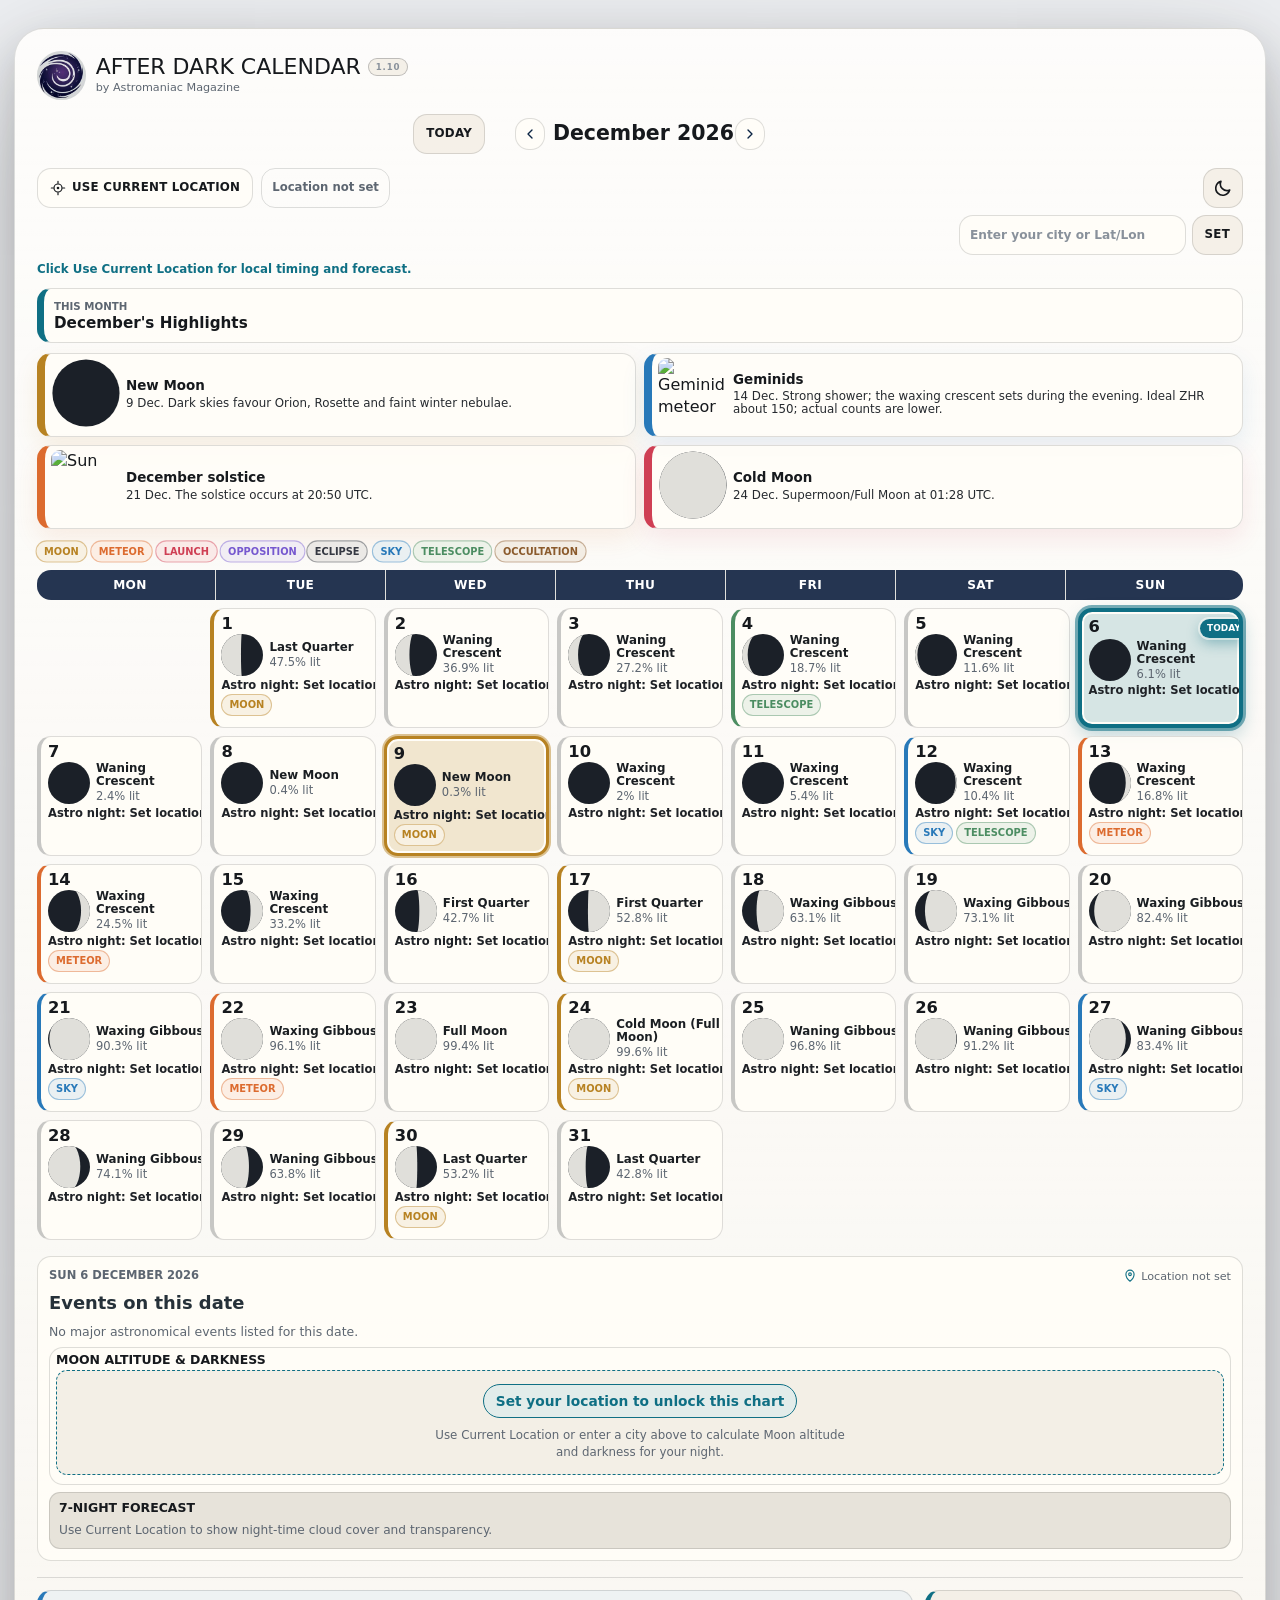
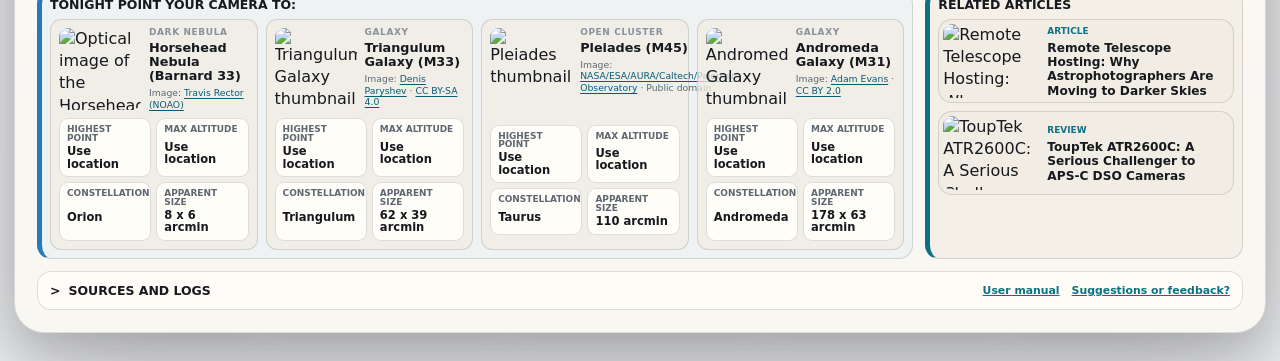
==== commit 1f45842f: "Release After Dark Calendar 1.10" ====
--- a/index.html
+++ b/index.html
@@ -40,7 +40,7 @@
         "name": "Astrophotography Calendar 2026–2027 | After Dark Night-Sky Planner",
         "description": "Plan better nights with After Dark Calendar by Astromaniac Magazine: a mobile-friendly 2026–2027 astrophotography calendar for deep-sky targets, Moon phases, meteor showers, eclipses, astronomical darkness, target altitude and a live, colour-coded seven-night observing forecast tailored to your location.",
         "inLanguage": "en-GB",
-        "dateModified": "2026-11-15",
+        "dateModified": "2026-11-23",
         "isPartOf": { "@id": "https://www.astromaniacmagazine.com/#website" },
         "publisher": { "@id": "https://www.astromaniacmagazine.com/#organization" },
         "mainEntity": { "@id": "https://www.astromaniacmagazine.com/after-dark-calendar#calendar" }
@@ -63,7 +63,7 @@
         "applicationSubCategory": "Astrophotography planner and night-sky calendar",
         "operatingSystem": "Any",
         "browserRequirements": "Requires JavaScript and a modern web browser",
-        "softwareVersion": "1.0",
+        "softwareVersion": "1.10",
         "isAccessibleForFree": true,
         "inLanguage": "en-GB",
         "publisher": { "@id": "https://www.astromaniacmagazine.com/#organization" },
@@ -86,11 +86,11 @@
   <link rel="preconnect" href="https://svs.gsfc.nasa.gov" crossorigin>
   <link rel="dns-prefetch" href="https://commons.wikimedia.org">
   <link rel="dns-prefetch" href="https://images.squarespace-cdn.com">
-  <link rel="stylesheet" href="assets/after-dark-calendar.css?v=1.0-20261115a">
+  <link rel="stylesheet" href="assets/after-dark-calendar.css?v=1.10-20261123a">
 </head>
 <body class="amc-standalone-body">
   <main class="amc-preview-shell">
-    <section class="amc-sky-calendar" id="amc-after-dark-calendar" data-theme="light" data-version="1.0" data-asset-version="1.0-20261115a" aria-labelledby="amc-title">
+    <section class="amc-sky-calendar" id="amc-after-dark-calendar" data-theme="light" data-version="1.10" data-asset-version="1.10-20261123a" aria-labelledby="amc-title">
       <div class="amc-print-brand" aria-hidden="true">
         <img class="amc-print-logo" src="assets/astromaniac-logo.webp" alt="">
         <div>
@@ -103,7 +103,7 @@
       <header class="amc-top">
         <div class="amc-brand-lockup">
           <img class="amc-brand-logo" src="assets/astromaniac-logo.webp" alt="" width="56" height="56" loading="eager" decoding="async">
-          <h1 class="amc-title" id="amc-title"><span class="amc-title-line"><span>After Dark Calendar</span><small class="amc-version-badge" aria-label="Current version 1.0">1.0</small></span><span class="amc-byline">by Astromaniac Magazine</span></h1>
+          <h1 class="amc-title" id="amc-title"><span class="amc-title-line"><span>After Dark Calendar</span><small class="amc-version-badge" aria-label="Current version 1.10">1.10</small></span><span class="amc-byline">by Astromaniac Magazine</span></h1>
         </div>
 
         <div class="amc-month-strip">
@@ -171,14 +171,14 @@
 
       <div class="amc-reference-row">
         <details class="amc-sources">
-          <summary><span>Sources and logs</span><a class="amc-feedback-link" href="https://www.astromaniacmagazine.com/contact" target="_blank" rel="noopener">Suggestions or feedback?</a></summary>
+          <summary><span>Sources and logs</span><span class="amc-summary-actions"><a class="amc-manual-link" href="https://www.astromaniacmagazine.com/articles/after-dark-calendar-an-all-in-one-astrophotography-planner" target="_blank" rel="noopener noreferrer">User manual</a><a class="amc-feedback-link" href="https://www.astromaniacmagazine.com/contact" target="_blank" rel="noopener noreferrer">Suggestions or feedback?</a></span></summary>
           <ul class="amc-source-list" id="amc-source-list"></ul>
           <div class="amc-version-panel">
-            <h3>Current version: 1.0</h3>
+            <h3>Current version: 1.10</h3>
             <ul class="amc-version-list">
+              <li><b>1.10:</b> refines mobile day navigation and chart spacing, limits forecasts to covered dates, and refreshes winter events and reading.</li>
               <li><b>1.0:</b> improves image reliability, location privacy and first-load stability; rechecks sky events and observing recommendations.</li>
               <li><b>Beta0.9.9:</b> fits forecast nights to available desktop space, tightens mobile spacing and privacy controls, and adds a lower Today shortcut.</li>
-              <li><b>Beta0.9.8b:</b> repairs target images, refines forecast colours and Today navigation, and rechecks November through January.</li>
             </ul>
             <section class="amc-privacy" aria-labelledby="amc-privacy-title">
               <h3 id="amc-privacy-title">Location and privacy</h3>
@@ -194,7 +194,7 @@
             </section>
             <section class="amc-about" aria-labelledby="amc-about-title">
               <h2 id="amc-about-title">2026–2027 night-sky calendar and astrophotography planner</h2>
-              <p>Explore deep-sky objects, Moon phases, meteor showers, eclipses and planetary events month by month. Add your city for local Moon and Sun timings, astronomical darkness, target altitude guidance and a live seven-night observing forecast.<br><b>Disclaimer and copyright:</b> © 2026 Astromaniac Magazine. After Dark Calendar's original text, design and compiled content are protected by copyright; unauthorised copying, redistribution, adaptation or commercial reuse is prohibited except where permitted by law. Where limited use is legally permitted, give clear credit and link to this page. Third-party imagery and data remain subject to their owners' terms. Astronomy, weather and launch information can change, so verify critical plans with the cited sources. Calendars three months or more ahead may be incomplete; they will be updated and become more complete as those months approach and more reliable event data becomes available.</p>
+              <p>Explore deep-sky objects, Moon phases, meteor showers, eclipses and planetary events month by month. Add your city for local Moon and Sun timings, astronomical darkness, target altitude guidance and a live seven-night observing forecast. The forecast appears only on the seven dates covered by its latest weather data.<br><b>Disclaimer and copyright:</b> © 2026 Astromaniac Magazine. After Dark Calendar's original text, design and compiled content are protected by copyright; unauthorised copying, redistribution, adaptation or commercial reuse is prohibited except where permitted by law. Where limited use is legally permitted, give clear credit and link to this page. Third-party imagery and data remain subject to their owners' terms. Astronomy, weather and launch information can change, so verify critical plans with the cited sources. Calendars three months or more ahead may be incomplete; they will be updated and become more complete as those months approach and more reliable event data becomes available.</p>
             </section>
           </div>
         </details>
@@ -204,10 +204,10 @@
     </section>
   </main>
 
-  <script defer src="assets/astronomy.browser.js?v=1.0-20261115a"></script>
-  <script defer src="data/common.js?v=1.0-20261115a"></script>
-  <script defer src="data/month-manifest.js?v=1.0-20261115a"></script>
-  <script defer src="data/2026-10.js?v=1.0-20261115a"></script>
-  <script defer src="assets/after-dark-calendar.js?v=1.0-20261115a"></script>
+  <script defer src="assets/astronomy.browser.js?v=1.10-20261123a"></script>
+  <script defer src="data/common.js?v=1.10-20261123a"></script>
+  <script defer src="data/month-manifest.js?v=1.10-20261123a"></script>
+  <script defer src="data/2026-11.js?v=1.10-20261123a"></script>
+  <script defer src="assets/after-dark-calendar.js?v=1.10-20261123a"></script>
 </body>
 </html>
--- a/assets/after-dark-calendar.css
+++ b/assets/after-dark-calendar.css
@@ -1928,15 +1928,25 @@
   transform: rotate(90deg);
 }
 
-.amc-feedback-link {
+.amc-summary-actions {
+  align-items: center;
+  display: inline-flex;
+  flex-wrap: wrap;
+  gap: 6px 12px;
+  justify-content: flex-end;
+  margin-left: auto;
+}
+
+.amc-feedback-link,
+.amc-manual-link {
   color: var(--accent);
   font-size: .68rem;
   font-weight: 600;
-  margin-left: auto;
   text-transform: none;
 }
 
-.amc-feedback-link:hover {
+.amc-feedback-link:hover,
+.amc-manual-link:hover {
   text-decoration: underline;
 }
 
@@ -3004,6 +3014,10 @@
 
   .amc-cell-mobile-extra {
     gap: 9px;
+  }
+
+  .amc-cell-mobile-extra > .amc-chart {
+    margin-top: 5px;
   }
 
   .amc-cell-mobile-extra .amc-weather-grid,
